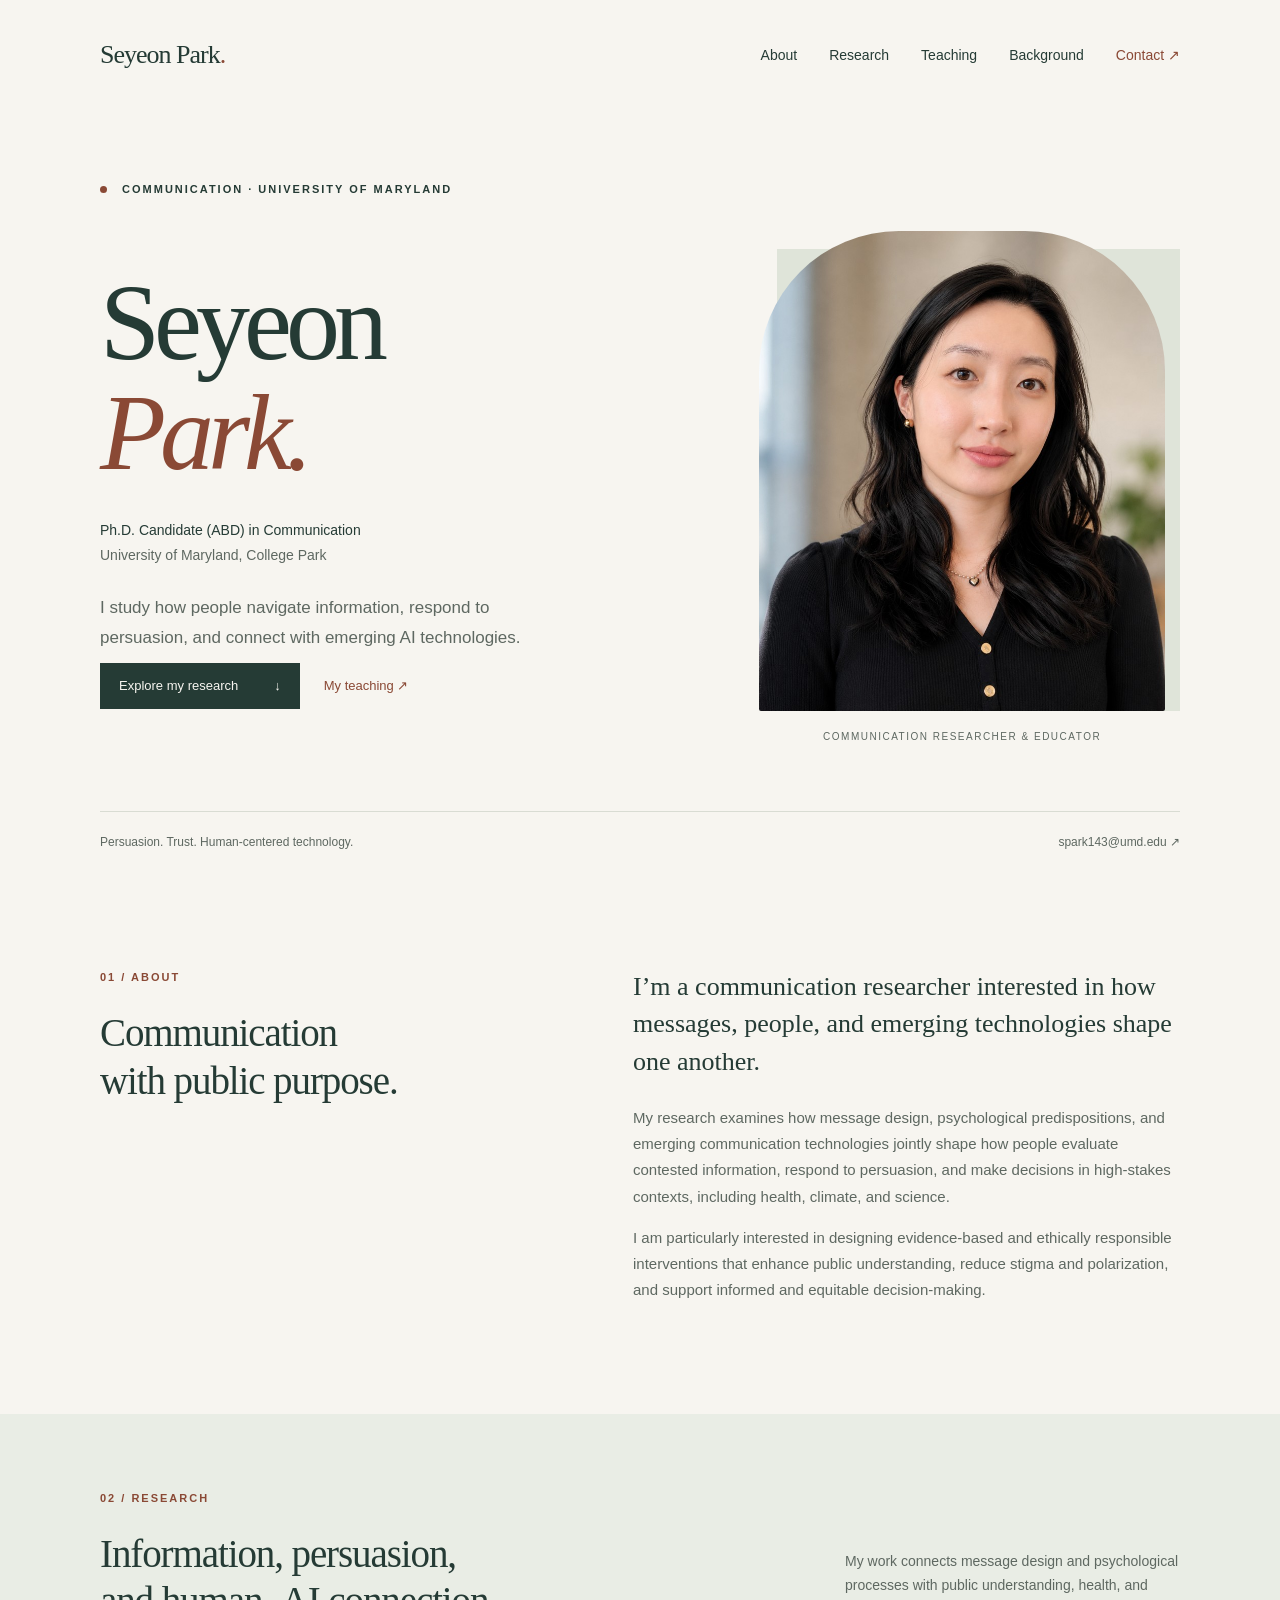
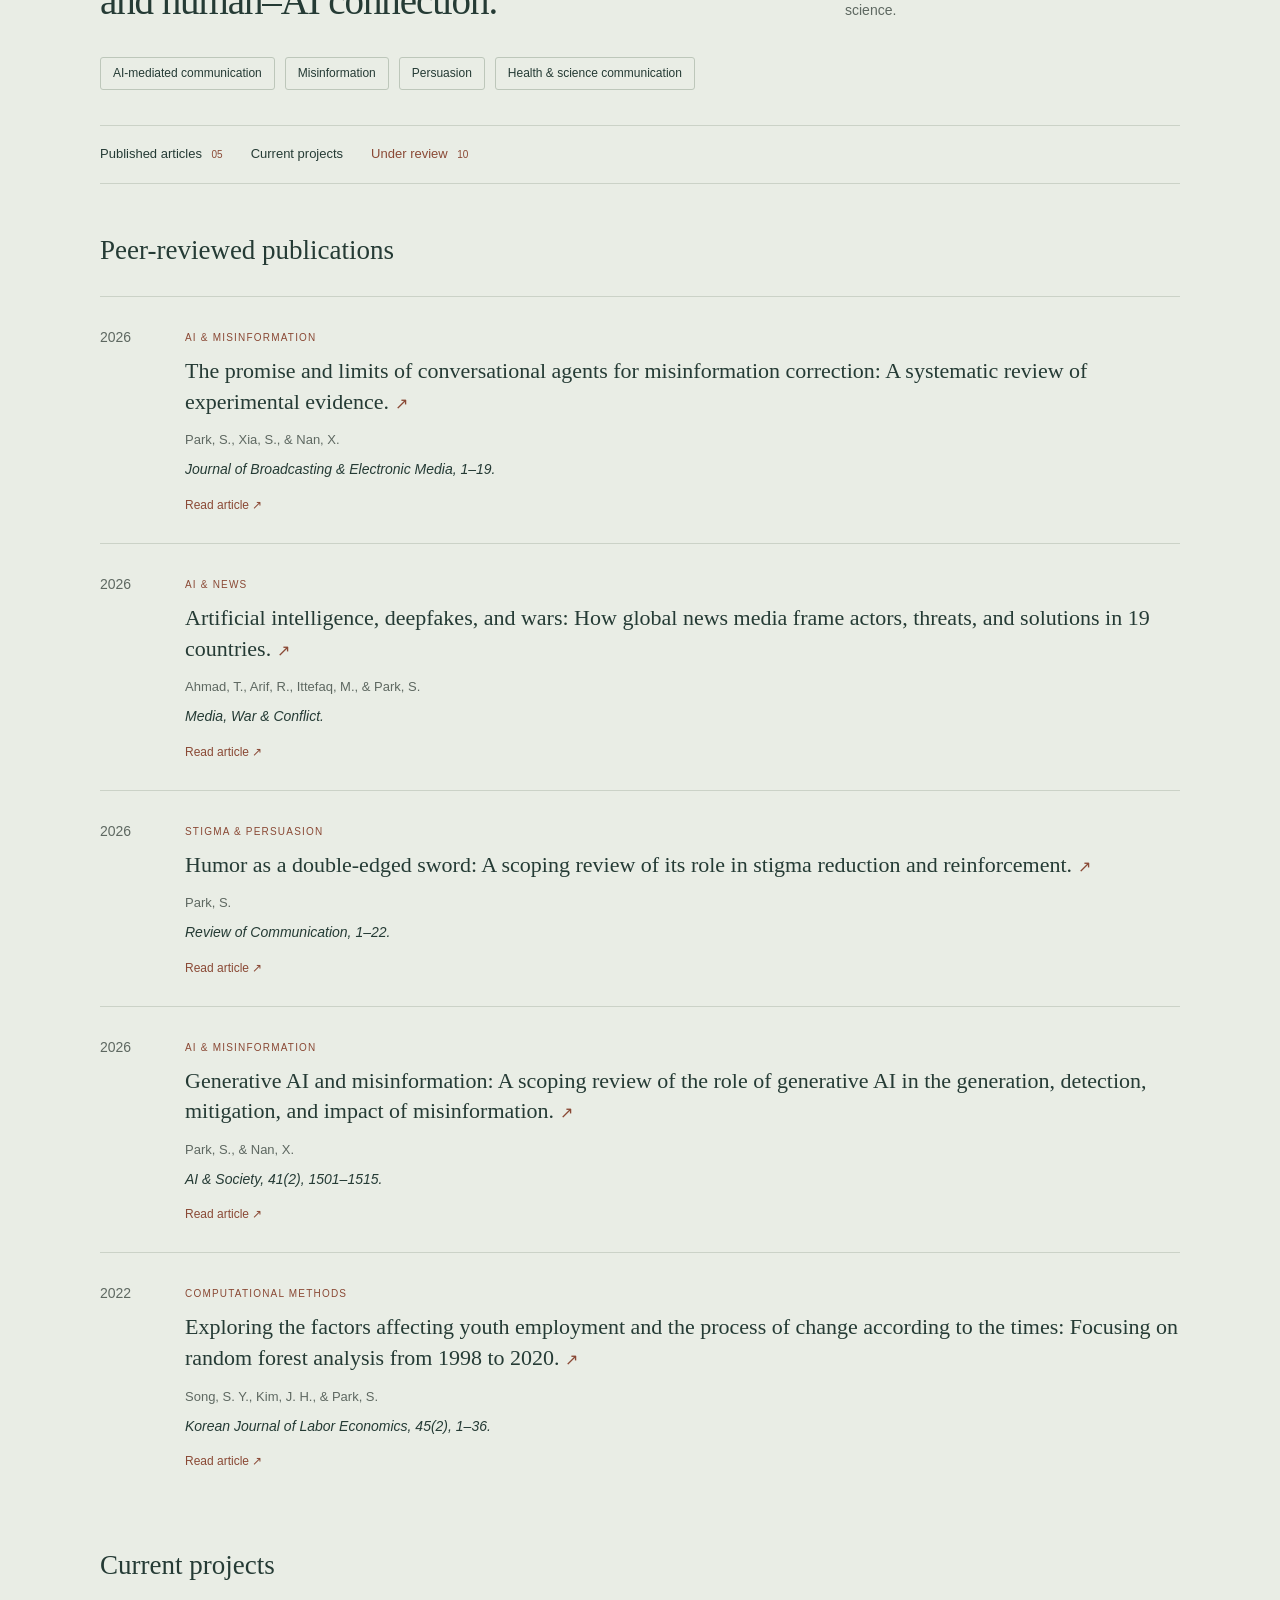
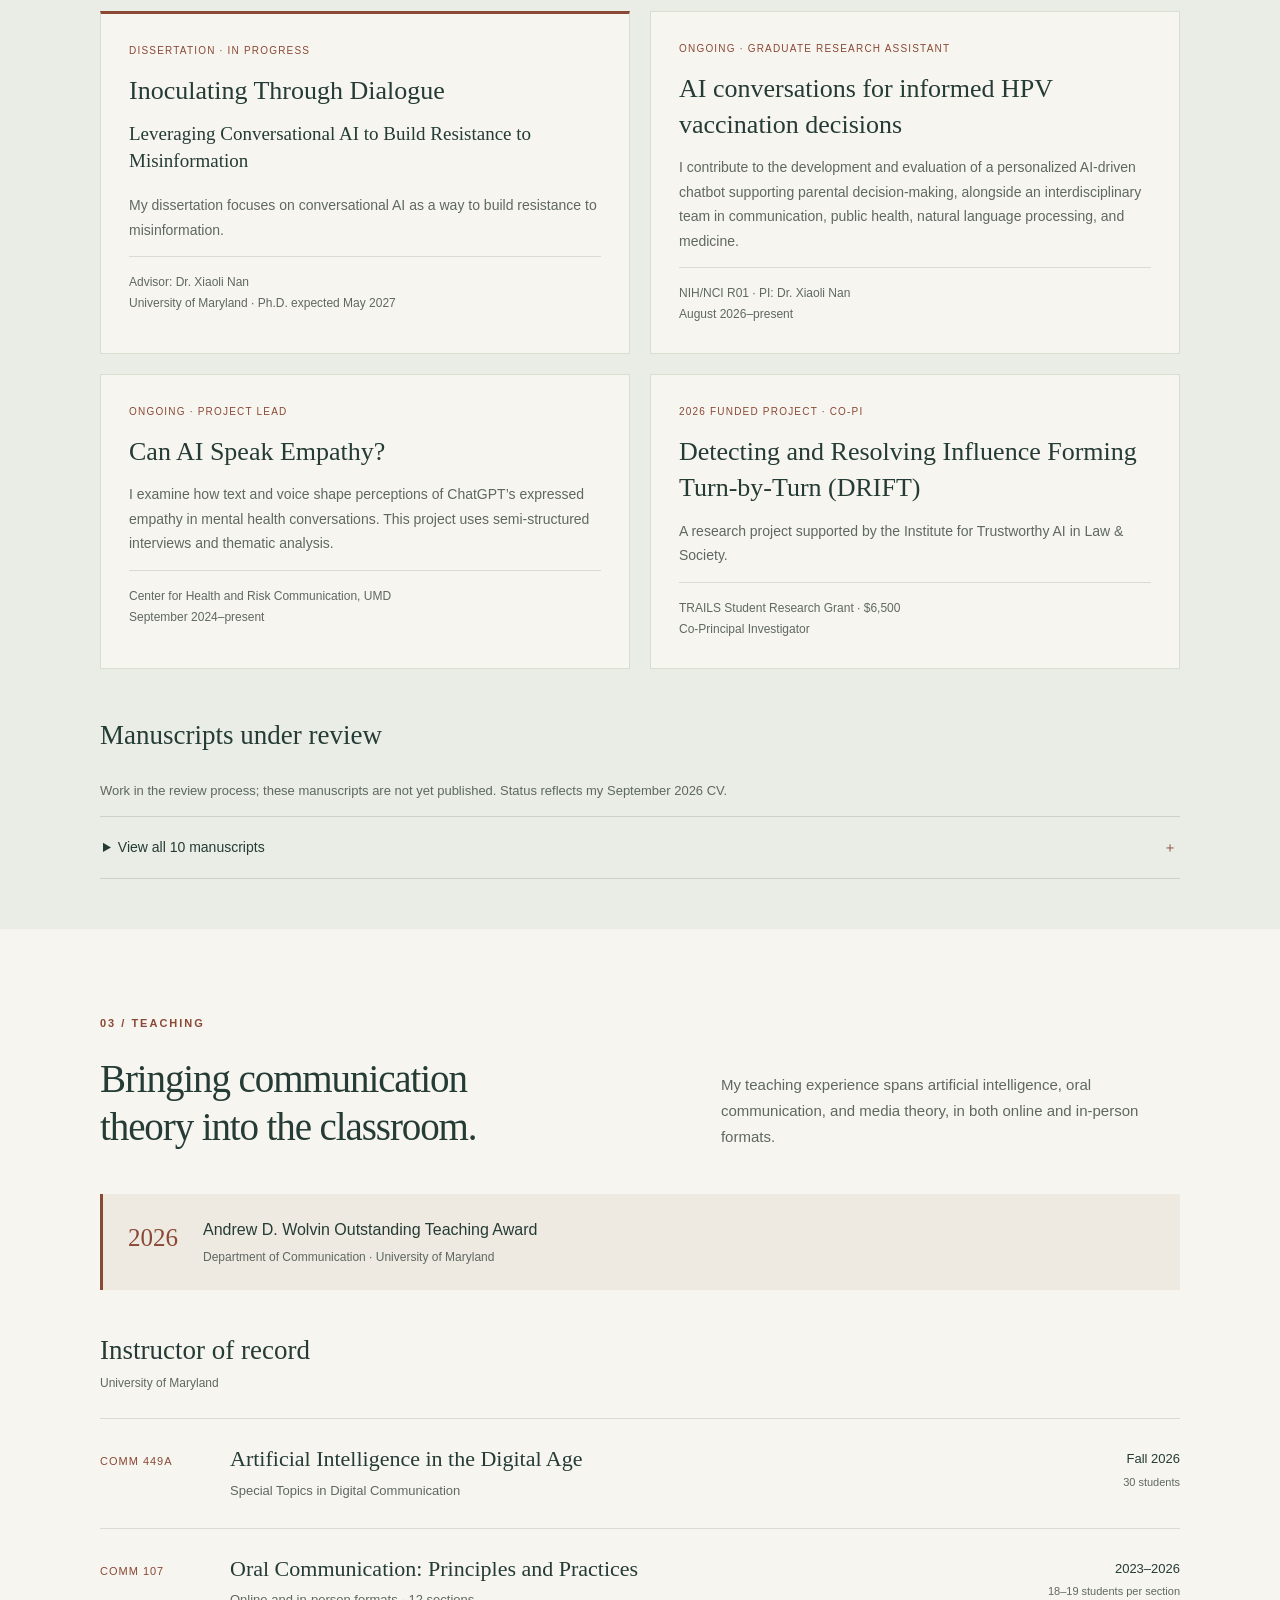
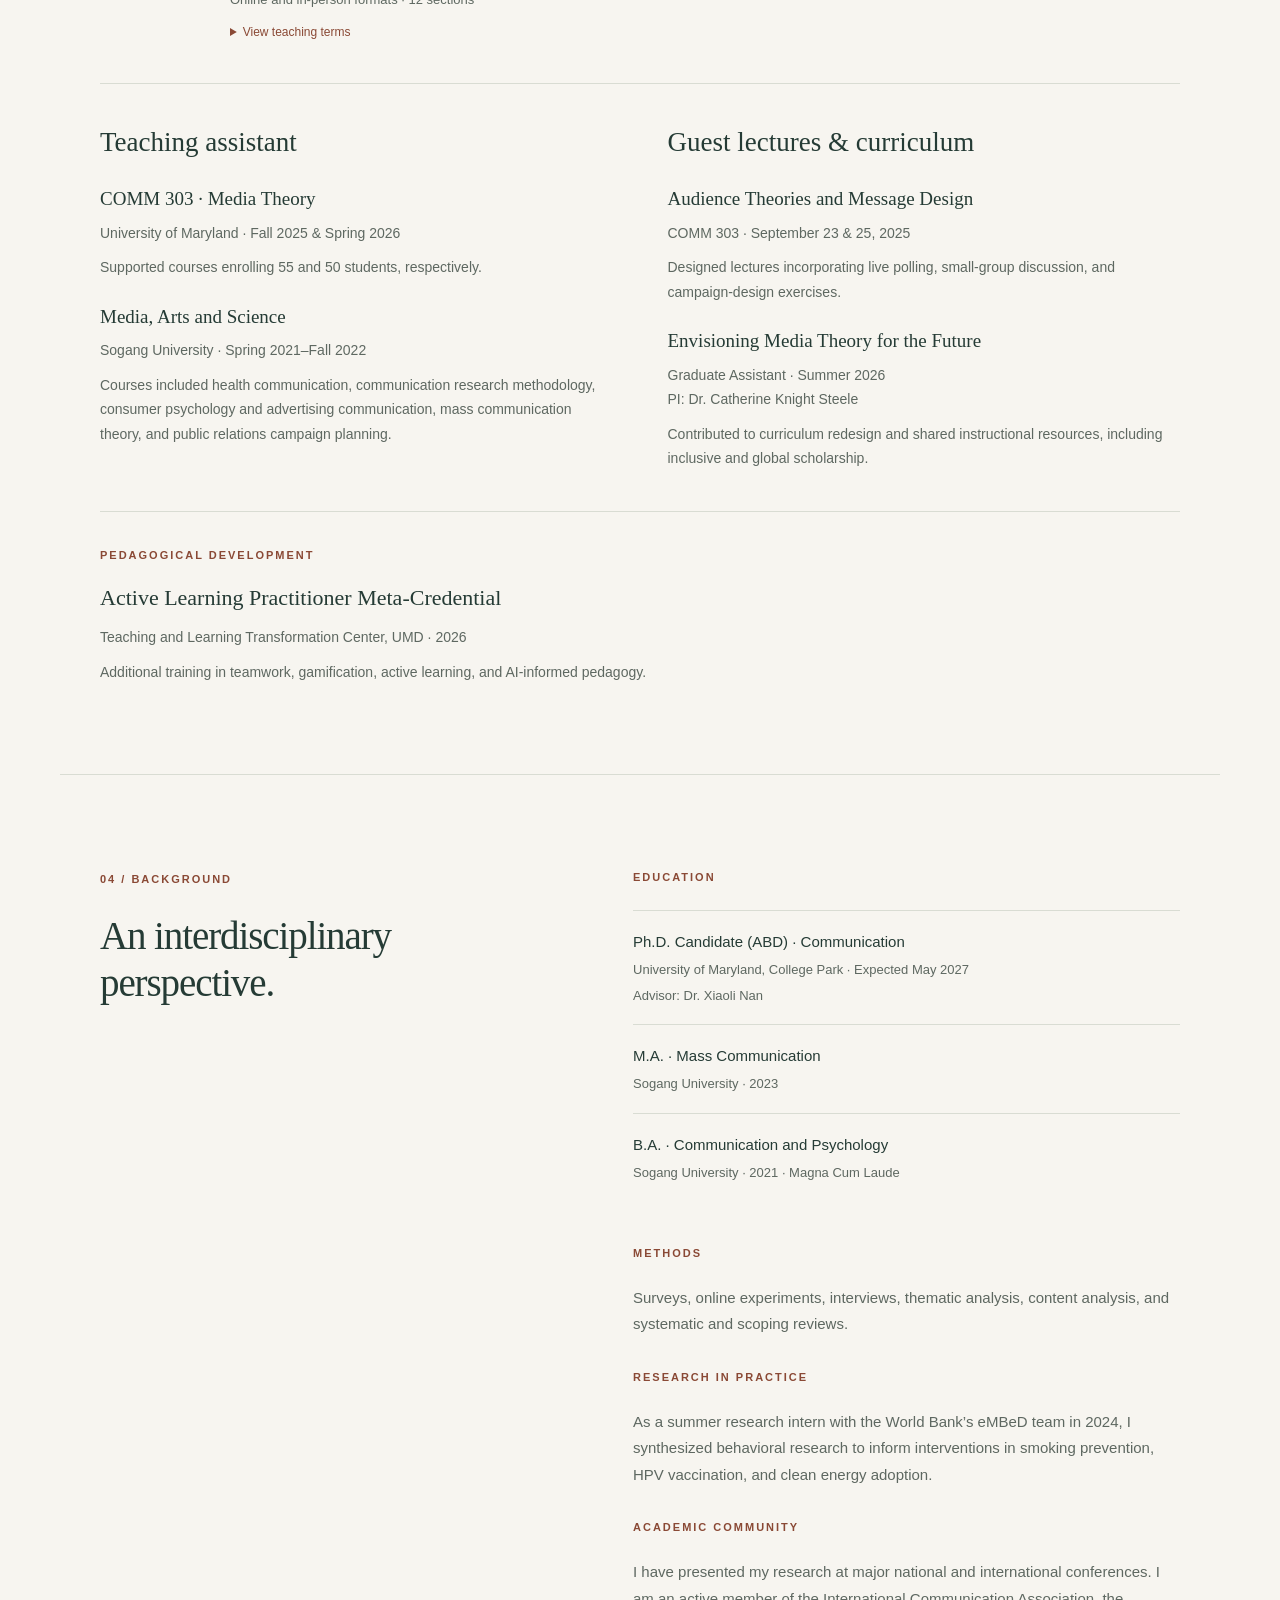
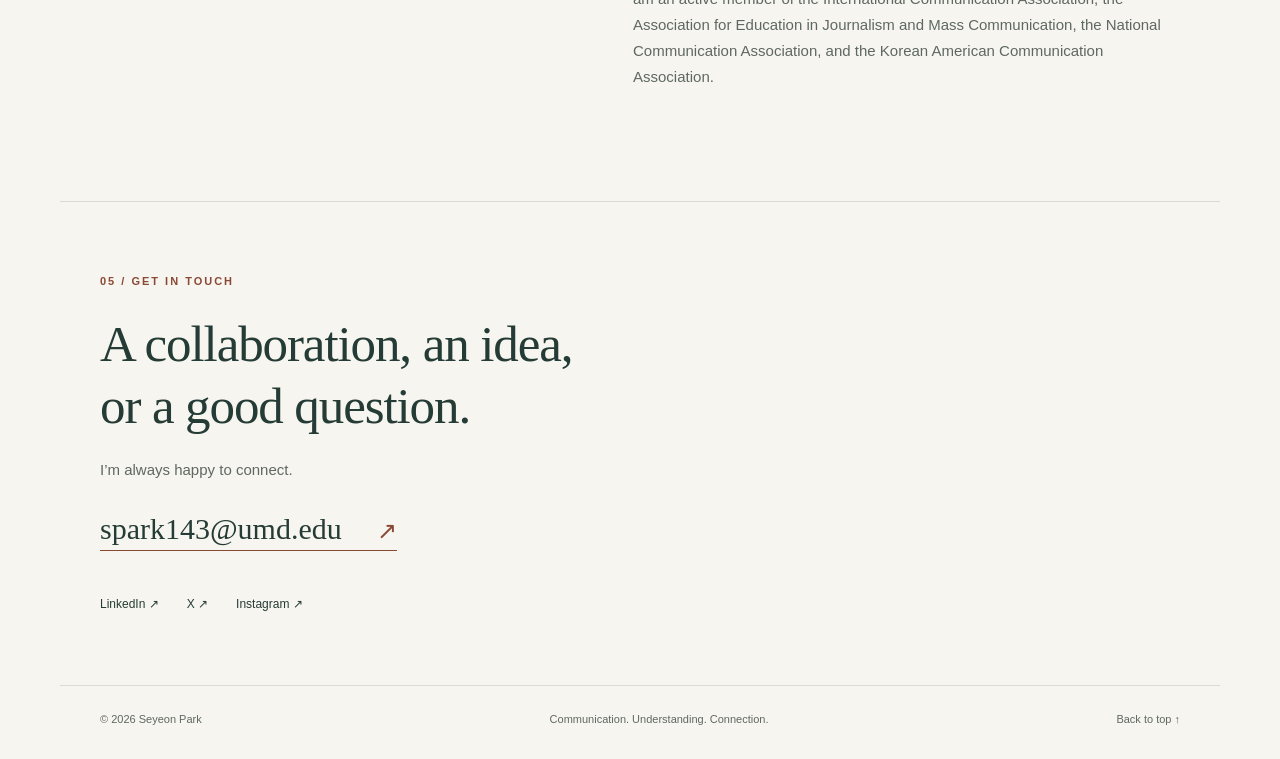
==== index.html @ 3aa36860 "Add academic website, research, and teaching" ====
<!doctype html>
<html lang="en">
<head>
<meta charset="utf-8"><meta name="viewport" content="width=device-width, initial-scale=1">
<meta name="description" content="Seyeon Park is a Ph.D. candidate in Communication at the University of Maryland, studying persuasion, misinformation, and AI-mediated communication.">
<meta name="theme-color" content="#f7f5f0"><title>Seyeon Park · Communication Research</title>
<link rel="stylesheet" href="style.css"><link rel="stylesheet" href="details.css">
</head>
<body>
<a class="skip" href="#main">Skip to content</a>
<header class="wrap"><a class="brand" href="#home" aria-label="Seyeon Park home">Seyeon Park<span class="dot">.</span></a><nav aria-label="Main navigation"><a href="#about">About</a><a href="#research">Research</a><a href="#teaching">Teaching</a><a href="#background">Background</a><a href="#contact">Contact <span aria-hidden="true">↗</span></a></nav></header>
<main id="main">
<section class="hero wrap" id="home"><div class="eyebrow"><span class="status-dot"></span> COMMUNICATION · UNIVERSITY OF MARYLAND</div><div class="hero-grid"><div class="hero-copy"><h1>Seyeon<br><em>Park.</em></h1><p class="role">Ph.D. Candidate (ABD) in Communication<br><span>University of Maryland, College Park</span></p><p class="hero-summary">I study how people navigate information, respond to persuasion, and connect with emerging AI technologies.</p><div class="hero-actions"><a class="button" href="#research">Explore my research <span aria-hidden="true">↓</span></a><a class="text-link" href="#teaching">My teaching ↗</a></div></div><figure class="portrait"><img src="portrait.jpg" width="800" height="1000" alt="Portrait of Seyeon Park" fetchpriority="high"><figcaption>Communication researcher &amp; educator</figcaption></figure></div><div class="hero-foot"><span>Persuasion. Trust. Human-centered technology.</span><a href="mailto:spark143@umd.edu">spark143@umd.edu <span aria-hidden="true">↗</span></a></div></section>
<section class="section wrap" id="about"><div class="section-label"><span>01 / ABOUT</span><h2>Communication<br>with public purpose.</h2></div><div class="section-body"><p class="large">I’m a communication researcher interested in how messages, people, and emerging technologies shape one another.</p><p>My research examines how message design, psychological predispositions, and emerging communication technologies jointly shape how people evaluate contested information, respond to persuasion, and make decisions in high-stakes contexts, including health, climate, and science.</p><p>I am particularly interested in designing evidence-based and ethically responsible interventions that enhance public understanding, reduce stigma and polarization, and support informed and equitable decision-making.</p></div></section>
<section class="research-band" id="research"><div class="wrap"><div class="research-heading"><div><div class="eyebrow">02 / RESEARCH</div><h2>Information, persuasion,<br>and human–AI connection.</h2></div><p>My work connects message design and psychological processes with public understanding, health, and science.</p></div><div class="interest-tags" aria-label="Research interests"><span>AI-mediated communication</span><span>Misinformation</span><span>Persuasion</span><span>Health &amp; science communication</span></div><nav class="research-jump" aria-label="Research sections"><a href="#publications">Published articles <span>05</span></a><a href="#projects">Current projects</a><a href="#under-review">Under review <span>10</span></a></nav><div id="publications" class="research-subsection"><h3 class="group-heading">Peer-reviewed publications</h3><ol class="publications"><li><div class="pub-year">2026</div><div><span class="paper-topic">AI &amp; misinformation</span><h4><a href="https://doi.org/10.1080/08838151.2026.2665298">The promise and limits of conversational agents for misinformation correction: A systematic review of experimental evidence. <span class="external" aria-hidden="true">↗</span></a></h4><p class="authors">Park, S., Xia, S., &amp; Nan, X.</p><p class="journal">Journal of Broadcasting &amp; Electronic Media, 1–19.</p><a class="doi" href="https://doi.org/10.1080/08838151.2026.2665298">Read article <span aria-hidden="true">↗</span></a></div></li><li><div class="pub-year">2026</div><div><span class="paper-topic">AI &amp; news</span><h4><a href="https://doi.org/10.1177/17506352261424826">Artificial intelligence, deepfakes, and wars: How global news media frame actors, threats, and solutions in 19 countries. <span class="external" aria-hidden="true">↗</span></a></h4><p class="authors">Ahmad, T., Arif, R., Ittefaq, M., &amp; Park, S.</p><p class="journal">Media, War &amp; Conflict.</p><a class="doi" href="https://doi.org/10.1177/17506352261424826">Read article <span aria-hidden="true">↗</span></a></div></li><li><div class="pub-year">2026</div><div><span class="paper-topic">Stigma &amp; persuasion</span><h4><a href="https://doi.org/10.1080/15358593.2026.2626318">Humor as a double-edged sword: A scoping review of its role in stigma reduction and reinforcement. <span class="external" aria-hidden="true">↗</span></a></h4><p class="authors">Park, S.</p><p class="journal">Review of Communication, 1–22.</p><a class="doi" href="https://doi.org/10.1080/15358593.2026.2626318">Read article <span aria-hidden="true">↗</span></a></div></li><li><div class="pub-year">2026</div><div><span class="paper-topic">AI &amp; misinformation</span><h4><a href="https://doi.org/10.1007/s00146-025-02620-3">Generative AI and misinformation: A scoping review of the role of generative AI in the generation, detection, mitigation, and impact of misinformation. <span class="external" aria-hidden="true">↗</span></a></h4><p class="authors">Park, S., &amp; Nan, X.</p><p class="journal">AI &amp; Society, 41(2), 1501–1515.</p><a class="doi" href="https://doi.org/10.1007/s00146-025-02620-3">Read article <span aria-hidden="true">↗</span></a></div></li><li><div class="pub-year">2022</div><div><span class="paper-topic">Computational methods</span><h4><a href="https://doi.org/10.23416/klea.2022.45.2.001">Exploring the factors affecting youth employment and the process of change according to the times: Focusing on random forest analysis from 1998 to 2020. <span class="external" aria-hidden="true">↗</span></a></h4><p class="authors">Song, S. Y., Kim, J. H., &amp; Park, S.</p><p class="journal">Korean Journal of Labor Economics, 45(2), 1–36.</p><a class="doi" href="https://doi.org/10.23416/klea.2022.45.2.001">Read article <span aria-hidden="true">↗</span></a></div></li></ol></div><div id="projects" class="research-subsection"><h3 class="group-heading">Current projects</h3><div class="project-grid">
<article class="project dissertation"><div class="project-status">DISSERTATION · IN PROGRESS</div><h4>Inoculating Through Dialogue</h4><p class="project-subtitle">Leveraging Conversational AI to Build Resistance to Misinformation</p><p>My dissertation focuses on conversational AI as a way to build resistance to misinformation.</p><p class="project-meta">Advisor: Dr. Xiaoli Nan<br>University of Maryland · Ph.D. expected May 2027</p></article>
<article class="project"><div class="project-status">ONGOING · GRADUATE RESEARCH ASSISTANT</div><h4>AI conversations for informed HPV vaccination decisions</h4><p>I contribute to the development and evaluation of a personalized AI-driven chatbot supporting parental decision-making, alongside an interdisciplinary team in communication, public health, natural language processing, and medicine.</p><p class="project-meta">NIH/NCI R01 · PI: Dr. Xiaoli Nan<br>August 2026–present</p></article>
<article class="project"><div class="project-status">ONGOING · PROJECT LEAD</div><h4>Can AI Speak Empathy?</h4><p>I examine how text and voice shape perceptions of ChatGPT’s expressed empathy in mental health conversations. This project uses semi-structured interviews and thematic analysis.</p><p class="project-meta">Center for Health and Risk Communication, UMD<br>September 2024–present</p></article>
<article class="project"><div class="project-status">2026 FUNDED PROJECT · CO-PI</div><h4>Detecting and Resolving Influence Forming Turn-by-Turn (DRIFT)</h4><p>A research project supported by the Institute for Trustworthy AI in Law &amp; Society.</p><p class="project-meta">TRAILS Student Research Grant · $6,500<br>Co-Principal Investigator</p></article>
</div></div><div id="under-review" class="research-subsection"><h3 class="group-heading">Manuscripts under review</h3><p class="status-note">Work in the review process; these manuscripts are not yet published. Status reflects my September 2026 CV.</p><details class="review-details"><summary>View all 10 manuscripts <span aria-hidden="true">＋</span></summary><ol class="review-list"><li><h4>Expanding the Self to Artificial Intelligence: Linking Psychological Closeness to AI Resistance Through AI Attitudes and Identity Threat</h4><p>Park, S., &amp; Joyce, N. <span class="review-status">Under review</span></p></li><li><h4>Envisioning Self and Others in the Climate Crisis: How Susceptibility Shapes Psychological Pathways of Urgency, Moral Responsibility, and Environmental Sacrifice</h4><p>Park, S., Kim, J., &amp; Park, M. <span class="review-status">Under review</span></p></li><li><h4>Beyond Partisanship: The Mediating Role of Science Attitudes Between Value Predispositions and Policy Support</h4><p>Park, S., Park, M., &amp; Kim, J. <span class="review-status">Under review</span></p></li><li><h4>When Moral Appeals Meet Resistance: Moral Framing and Perceived Threat to Freedom in Pro-Environmental Messages</h4><p>Kim, J., Park, M., &amp; Park, S. <span class="review-status">Under review</span></p></li><li><h4>Long COVID narratives on TikTok: Patient Experiences and Illness Sensemaking</h4><p>Nachrin, T., &amp; Park, S. <span class="review-status">Under review</span></p></li><li><h4>Closing the Experienced Empathy Divide: Effects of Individualism Orientation and Perspective-taking Framing in Pro-environmental Decision</h4><p>Park, M., Kim, J., &amp; Park, S. <span class="review-status">Under review</span></p></li><li><h4>AI-Generated Art as Communication Technology: How Loneliness, Mind Perception, and Aesthetic Judgment Relate to State Anxiety</h4><p>Park, W., Park, S., &amp; Cho, J. <span class="review-status">Under review</span></p></li><li><h4>Self-affirmation Effects on Responses to Health Risk Messages: A Systematic Review of Randomized Controlled Trials</h4><p>Xia, S., Wu, X., Park, S., &amp; Chen, T. <span class="review-status">Under review</span></p></li><li><h4>Perceived Health Misinformation and Social Media Use During a Public Health Crisis: National Data from HINTS 2022</h4><p>Xia, S., Jayasekera, A., &amp; Park, S. <span class="review-status">Under review</span></p></li><li><h4>Comment Synchronicity in Misinformation Correction: Investigating the Role of Social Presence and Need for Cognition</h4><p>Xia, S., Dai, M., Park, S., Chen, J., &amp; Namkoong, K. <span class="review-status">Under review</span></p></li></ol></details></div></div></section><section class="teaching wrap" id="teaching"><div class="teaching-heading"><div><div class="eyebrow">03 / TEACHING</div><h2>Bringing communication<br>theory into the classroom.</h2></div><p>My teaching experience spans artificial intelligence, oral communication, and media theory, in both online and in-person formats.</p></div><aside class="teaching-award"><span class="award-year">2026</span><div><strong>Andrew D. Wolvin Outstanding Teaching Award</strong><p>Department of Communication · University of Maryland</p></div></aside><h3 class="group-heading">Instructor of record <span>University of Maryland</span></h3><div class="course"><div class="course-code">COMM 449A</div><div><h4>Artificial Intelligence in the Digital Age</h4><p>Special Topics in Digital Communication</p></div><div class="course-term">Fall 2026<br><span>30 students</span></div></div><div class="course"><div class="course-code">COMM 107</div><div><h4>Oral Communication: Principles and Practices</h4><p>Online and in-person formats · 12 sections</p><details class="terms"><summary>View teaching terms</summary><p>Fall 2023; Spring, Summer, and Fall 2024; Winter and Spring 2025; Winter and Summer 2026. Two sections each in Fall 2023, Spring 2024, Fall 2024, and Spring 2025.</p></details></div><div class="course-term">2023–2026<br><span>18–19 students per section</span></div></div><div class="teaching-grid"><article><h3>Teaching assistant</h3><h4>COMM 303 · Media Theory</h4><p>University of Maryland · Fall 2025 &amp; Spring 2026</p><p>Supported courses enrolling 55 and 50 students, respectively.</p><h4>Media, Arts and Science</h4><p>Sogang University · Spring 2021–Fall 2022</p><p>Courses included health communication, communication research methodology, consumer psychology and advertising communication, mass communication theory, and public relations campaign planning.</p></article><article><h3>Guest lectures &amp; curriculum</h3><h4>Audience Theories and Message Design</h4><p>COMM 303 · September 23 &amp; 25, 2025</p><p>Designed lectures incorporating live polling, small-group discussion, and campaign-design exercises.</p><h4>Envisioning Media Theory for the Future</h4><p>Graduate Assistant · Summer 2026<br>PI: Dr. Catherine Knight Steele</p><p>Contributed to curriculum redesign and shared instructional resources, including inclusive and global scholarship.</p></article></div><div class="credential"><span class="eyebrow">PEDAGOGICAL DEVELOPMENT</span><h4>Active Learning Practitioner Meta-Credential</h4><p>Teaching and Learning Transformation Center, UMD · 2026</p><p>Additional training in teamwork, gamification, active learning, and AI-informed pedagogy.</p></div></section><section class="section wrap" id="background"><div class="section-label"><span>04 / BACKGROUND</span><h2>An interdisciplinary<br>perspective.</h2></div><div class="section-body"><h3 class="subhead">Education</h3><div class="education"><div><strong>Ph.D. Candidate (ABD) · Communication</strong><p>University of Maryland, College Park · Expected May 2027</p><p>Advisor: Dr. Xiaoli Nan</p></div><div><strong>M.A. · Mass Communication</strong><p>Sogang University · 2023</p></div><div><strong>B.A. · Communication and Psychology</strong><p>Sogang University · 2021 · Magna Cum Laude</p></div></div><h3 class="subhead">Methods</h3><p>Surveys, online experiments, interviews, thematic analysis, content analysis, and systematic and scoping reviews.</p><h3 class="subhead">Research in practice</h3><p>As a summer research intern with the World Bank’s eMBeD team in 2024, I synthesized behavioral research to inform interventions in smoking prevention, HPV vaccination, and clean energy adoption.</p><h3 class="subhead">Academic community</h3><p>I have presented my research at major national and international conferences. I am an active member of the International Communication Association, the Association for Education in Journalism and Mass Communication, the National Communication Association, and the Korean American Communication Association.</p></div></section>
<section class="contact wrap" id="contact"><div class="eyebrow">05 / GET IN TOUCH</div><h2>A collaboration, an idea,<br>or a good question.</h2><p>I’m always happy to connect.</p><a class="email" href="mailto:spark143@umd.edu">spark143@umd.edu <span aria-hidden="true">↗</span></a><div class="social"><a href="https://www.linkedin.com/in/seyeon-park-784335153">LinkedIn ↗</a><a href="https://x.com/seyeppi">X ↗</a><a href="https://www.instagram.com/se_yeppy">Instagram ↗</a></div></section>
</main><footer class="wrap"><span>© 2026 Seyeon Park</span><span>Communication. Understanding. Connection.</span><a href="#home">Back to top ↑</a></footer>
</body></html>
---- style.css ----
:root{--paper:#f7f5f0;--ink:#253b35;--muted:#5e6861;--accent:#8a4935;--line:#d9dcd3;--wash:#e9ede5}*{box-sizing:border-box}html{scroll-behavior:smooth;scroll-padding-top:28px}body{margin:0;background:var(--paper);color:var(--ink);font:16px/1.75 'Segoe UI',Arial,sans-serif}a{color:inherit;text-decoration:none}a:hover{text-decoration:underline;text-underline-offset:5px}a:focus-visible{outline:2px solid var(--accent);outline-offset:6px}.wrap{max-width:1160px;margin:auto;padding-left:40px;padding-right:40px}header{height:110px;display:flex;justify-content:space-between;align-items:center}.brand{font-family:Georgia,serif;font-size:26px;letter-spacing:-1px}.dot{color:var(--accent)}nav{display:flex;gap:32px;font-size:14px}nav a:last-child{color:var(--accent)}.eyebrow,.section-label>span,.subhead{font-size:11px;font-weight:600;letter-spacing:2px}.status-dot{display:inline-block;width:7px;height:7px;border-radius:50%;background:var(--accent);margin-right:10px}.hero{padding-top:70px}.hero-grid{display:grid;grid-template-columns:1fr 1fr;gap:100px;padding:38px 0 65px}h1,h2,h3,p{margin-top:0}h1,h2,.lead,.large,.email{font-family:Georgia,'Times New Roman',serif;font-weight:400}h1{font-size:112px;line-height:1.02;letter-spacing:-6px;margin-bottom:30px}h1 em{font-weight:400;color:var(--accent)}.role{font-size:14px;line-height:1.8;margin:0}.role span{color:var(--muted)}.intro{padding-top:27px}.small-rule{width:46px;border-top:2px solid var(--accent);margin-bottom:28px}.lead{font-size:35px;line-height:1.3;letter-spacing:-.8px;margin-bottom:22px}.intro>p:not(.lead){color:var(--muted);max-width:390px}.button{display:inline-flex;gap:36px;padding:12px 19px;background:var(--ink);color:var(--paper);font-size:13px;margin-top:12px}.button:hover{background:#385348;text-decoration:none}.hero-foot{display:flex;justify-content:space-between;padding:20px 0;border-top:1px solid var(--line);font-size:12px;color:var(--muted)}.section{display:grid;grid-template-columns: .95fr 1.2fr;gap:100px;padding-top:95px;padding-bottom:95px}.section-label>span{color:var(--accent);display:block;margin-bottom:22px}h2{font-size:39px;line-height:1.22;letter-spacing:-1.1px}.large{font-size:26px;line-height:1.45;margin-bottom:24px}.section-body>p:not(.large){color:var(--muted);font-size:15px}.research-band{background:var(--wash);padding:75px 0 50px}.research-heading{display:flex;justify-content:space-between;gap:80px;align-items:flex-end}.research-heading .eyebrow{color:var(--accent);margin-bottom:22px}.research-heading>p{max-width:335px;color:var(--muted);font-size:14px;margin-bottom:35px}.research-list article{display:grid;grid-template-columns:45px 1fr 195px;gap:25px;padding:30px 0;border-top:1px solid #cbd2c7}.number{font-family:Georgia,serif;font-style:italic;color:var(--accent);font-size:19px}h3{font-family:Georgia,serif;font-size:24px;font-weight:400;line-height:1.4;margin-bottom:10px}.research-list p{max-width:600px;font-size:14px;color:var(--muted);margin:0}.topic{font-size:9px;letter-spacing:1.4px;text-align:right;padding-top:8px}.subhead{font-family:'Segoe UI',Arial,sans-serif;text-transform:uppercase;margin:0 0 24px;color:var(--accent)}.education{margin-bottom:44px}.education>div{border-top:1px solid var(--line);padding:17px 0}.education strong{font-size:15px;font-weight:500}.education p{font-size:13px;color:var(--muted);margin:3px 0 0}.journals{list-style:none;padding:0;margin:0 0 40px;font-family:Georgia,serif;font-size:19px;line-height:1.85}.contact{border-top:1px solid var(--line);padding-top:70px;padding-bottom:70px}.contact .eyebrow{color:var(--accent);margin-bottom:22px}.contact h2{font-size:51px;margin-bottom:20px}.contact p{font-size:15px;color:var(--muted);margin-bottom:20px}.email{font-size:30px;border-bottom:1px solid var(--accent);padding-bottom:5px}.email span{font-family:Arial,sans-serif;font-size:24px;margin-left:28px;color:var(--accent)}.social{display:flex;gap:28px;font-size:12px;margin-top:38px}footer{display:flex;justify-content:space-between;gap:20px;border-top:1px solid var(--line);padding-top:24px;padding-bottom:30px;color:var(--muted);font-size:11px}.skip{position:absolute;left:20px;top:-70px;padding:10px;background:var(--ink);color:white}.skip:focus{top:10px}@media(max-width:800px){.hero-grid,.section{gap:40px}.hero-grid{grid-template-columns:1fr 1fr}h1{font-size:88px}.lead{font-size:28px}.research-list article{grid-template-columns:30px 1fr}.topic{display:none}.section{grid-template-columns:1fr 1.3fr}h2{font-size:32px}}@media(max-width:580px){.wrap{padding-left:24px;padding-right:24px}header{height:auto;min-height:110px;align-items:flex-start;flex-direction:column;justify-content:center;gap:12px}nav{gap:22px;font-size:12px}.hero{padding-top:40px}.eyebrow{font-size:9px;letter-spacing:1.2px}.hero-grid,.section{grid-template-columns:1fr;gap:32px}.hero-grid{padding-bottom:40px}h1{font-size:94px}.intro{padding:0}.lead{font-size:30px}.hero-foot{flex-direction:column;gap:7px}.section{padding-top:58px;padding-bottom:58px}.section-label h2{margin-bottom:0}.research-band{padding:55px 0 28px}.research-heading{display:block}.research-heading>p{margin-bottom:30px}.research-list article{gap:13px}h3{font-size:22px}.contact{padding-top:55px;padding-bottom:55px}.contact h2{font-size:37px}.email{font-size:25px}.email span{margin-left:8px}footer{flex-wrap:wrap}footer>span:nth-child(2){display:none}}@media(prefers-reduced-motion:reduce){html{scroll-behavior:auto}}
---- details.css ----
/* Research, teaching, and portrait layout. */
.hero-grid{grid-template-columns:1.15fr .85fr;gap:90px;align-items:center;padding-top:32px}.hero-copy h1{font-size:108px}.hero-summary{max-width:430px;color:var(--muted);font-size:17px;margin:25px 0 10px}.hero-actions{display:flex;align-items:center;gap:24px;flex-wrap:wrap}.hero-actions .button{margin:0}.text-link{font-size:13px;color:var(--accent)}.portrait{margin:0;position:relative;padding:0 15px 0 0}.portrait:before{content:'';position:absolute;inset:18px 0 35px 18px;background:#dfe4d9;z-index:-1}.portrait img{display:block;width:100%;height:auto;max-height:480px;object-fit:cover;object-position:center;border-radius:140px 140px 2px 2px}.portrait figcaption{font-size:10px;letter-spacing:1.5px;text-transform:uppercase;margin-top:17px;color:var(--muted);text-align:center}.interest-tags{display:flex;flex-wrap:wrap;gap:10px;margin:0 0 35px}.interest-tags span{font-size:12px;border:1px solid #bdc7ba;padding:5px 12px;border-radius:3px}.research-jump{display:flex;gap:28px;flex-wrap:wrap;border-top:1px solid #cbd2c7;border-bottom:1px solid #cbd2c7;padding:17px 0}.research-jump a{font-size:13px;color:var(--ink)}.research-jump span{font-size:10px;margin-left:6px;color:var(--accent)}.research-subsection{padding-top:48px;scroll-margin-top:28px}.group-heading{font-size:27px;margin-bottom:26px}.publications{list-style:none;margin:0;padding:0}.publications>li{display:grid;grid-template-columns:60px 1fr;gap:25px;padding:25px 0;border-top:1px solid #cbd2c7}.pub-year{font-size:14px;color:var(--muted);padding-top:3px}h4{font-family:Georgia,serif;font-size:22px;font-weight:400;line-height:1.4;margin:6px 0 12px}.paper-topic,.project-status{font-size:10px;letter-spacing:1.2px;text-transform:uppercase;color:var(--accent)}.authors{font-size:13px;margin:0 0 5px;color:var(--muted)}.journal{font-size:14px;font-style:italic;margin:0 0 8px}.doi{font-size:12px;color:var(--accent)}.external{font-family:Arial,sans-serif;color:var(--accent);font-size:16px}.project-grid{display:grid;grid-template-columns:1fr 1fr;gap:20px}.project{padding:28px;background:var(--paper);border:1px solid #d7ddcf}.project h4{font-size:26px;margin-top:13px}.project p{font-size:14px;color:var(--muted)}.project .project-subtitle{font-family:Georgia,serif;color:var(--ink);font-size:19px;line-height:1.4}.project .project-meta{font-size:12px;border-top:1px solid var(--line);padding-top:15px;margin-bottom:0}.dissertation{border-top:3px solid var(--accent)}.status-note{font-size:13px;color:var(--muted)}.review-details{border-top:1px solid #cbd2c7;border-bottom:1px solid #cbd2c7}.review-details summary{padding:18px 3px;cursor:pointer;font-size:14px}.review-details summary span{float:right;color:var(--accent)}summary:focus-visible{outline:2px solid var(--accent);outline-offset:4px}.review-list{padding-left:25px;margin-top:0}.review-list li{padding:16px 0 16px 8px;border-top:1px solid #cbd2c7}.review-list h4{font-size:19px;margin-top:0}.review-list p{font-size:12px;color:var(--muted);margin-bottom:0}.review-status{display:inline-block;margin-left:8px;color:var(--accent)}.teaching{padding-top:85px;padding-bottom:80px}.teaching-heading{display:grid;grid-template-columns:1.2fr 1fr;gap:70px;align-items:end}.teaching-heading .eyebrow{color:var(--accent);margin-bottom:22px}.teaching-heading>p{font-size:15px;color:var(--muted);margin-bottom:32px}.teaching-award{display:flex;gap:25px;padding:22px 25px;margin:12px 0 42px;border-left:3px solid var(--accent);background:#eeeae1}.award-year{font-family:Georgia,serif;font-size:25px;color:var(--accent)}.teaching-award strong{font-weight:500;font-size:16px}.teaching-award p{font-size:12px;color:var(--muted);margin:3px 0 0}.teaching .group-heading>span{display:block;font-family:'Segoe UI',Arial,sans-serif;font-size:12px;color:var(--muted);margin-top:5px}.course{display:grid;grid-template-columns:105px 1fr 190px;gap:25px;padding:25px 0;border-top:1px solid var(--line)}.course-code{font-size:11px;letter-spacing:1px;color:var(--accent);padding-top:8px}.course h4{margin:0 0 5px}.course p{font-size:13px;color:var(--muted);margin:0}.course-term{font-size:13px;text-align:right;padding-top:4px}.course-term span{font-size:11px;color:var(--muted)}.terms{margin-top:10px;font-size:12px}.terms summary{cursor:pointer;color:var(--accent)}.terms p{padding-top:10px}.teaching-grid{display:grid;grid-template-columns:1fr 1fr;gap:55px;border-top:1px solid var(--line);padding-top:40px;margin-top:15px}.teaching-grid h3{font-size:27px;margin-bottom:24px}.teaching-grid h4{font-size:19px;margin-top:24px;margin-bottom:8px}.teaching-grid p,.credential p{font-size:14px;color:var(--muted);margin-bottom:10px}.credential{border-top:1px solid var(--line);padding-top:28px;margin-top:30px}.credential .eyebrow{color:var(--accent)}.credential h4{margin-top:15px}.section#background{border-top:1px solid var(--line)}.section-body>.subhead:not(:first-child){margin-top:32px}@media(max-width:900px){.hero-grid{gap:45px}.hero-copy h1{font-size:88px}nav{gap:20px}.course{grid-template-columns:85px 1fr 150px;gap:15px}.teaching-heading{gap:35px}.project{padding:23px}.hero-summary{font-size:15px}}@media(max-width:650px){.hero-grid{grid-template-columns:1fr .85fr;gap:25px}.hero-copy h1{font-size:72px}.hero-summary{font-size:14px}.hero-actions{gap:14px}.button{padding:10px 13px;gap:14px}.portrait figcaption{font-size:8px;letter-spacing:1px}.project-grid{grid-template-columns:1fr}.teaching-grid{gap:25px}.course{grid-template-columns:80px 1fr}.course-term{grid-column:2;text-align:left;padding:0}.teaching-heading{grid-template-columns:1fr;gap:0}}@media(max-width:580px){header{gap:10px}nav{gap:15px;flex-wrap:wrap}.hero-grid{display:flex;flex-direction:column;align-items:stretch;gap:34px}.hero-copy h1{font-size:90px}.hero-copy .role{font-size:13px}.hero-summary{font-size:16px}.portrait{max-width:330px;align-self:center;width:100%;padding-right:12px}.portrait img{max-height:390px;border-radius:120px 120px 2px 2px}.portrait figcaption{font-size:9px}.hero-actions{margin-top:20px}.research-jump{gap:16px}.research-jump a{font-size:12px}.research-subsection{padding-top:36px}.publications>li{grid-template-columns:1fr;gap:5px}h4{font-size:21px}.pub-year{font-size:12px}.teaching{padding-top:55px;padding-bottom:55px}.teaching-grid{grid-template-columns:1fr;gap:25px}.teaching-award{padding:18px;gap:15px}.teaching-award strong{font-size:14px}.award-year{font-size:22px}.course{grid-template-columns:1fr;gap:7px}.course-term{grid-column:1}.course h4{font-size:21px}.course-code{padding:0}.review-status{margin-left:0;display:block}}
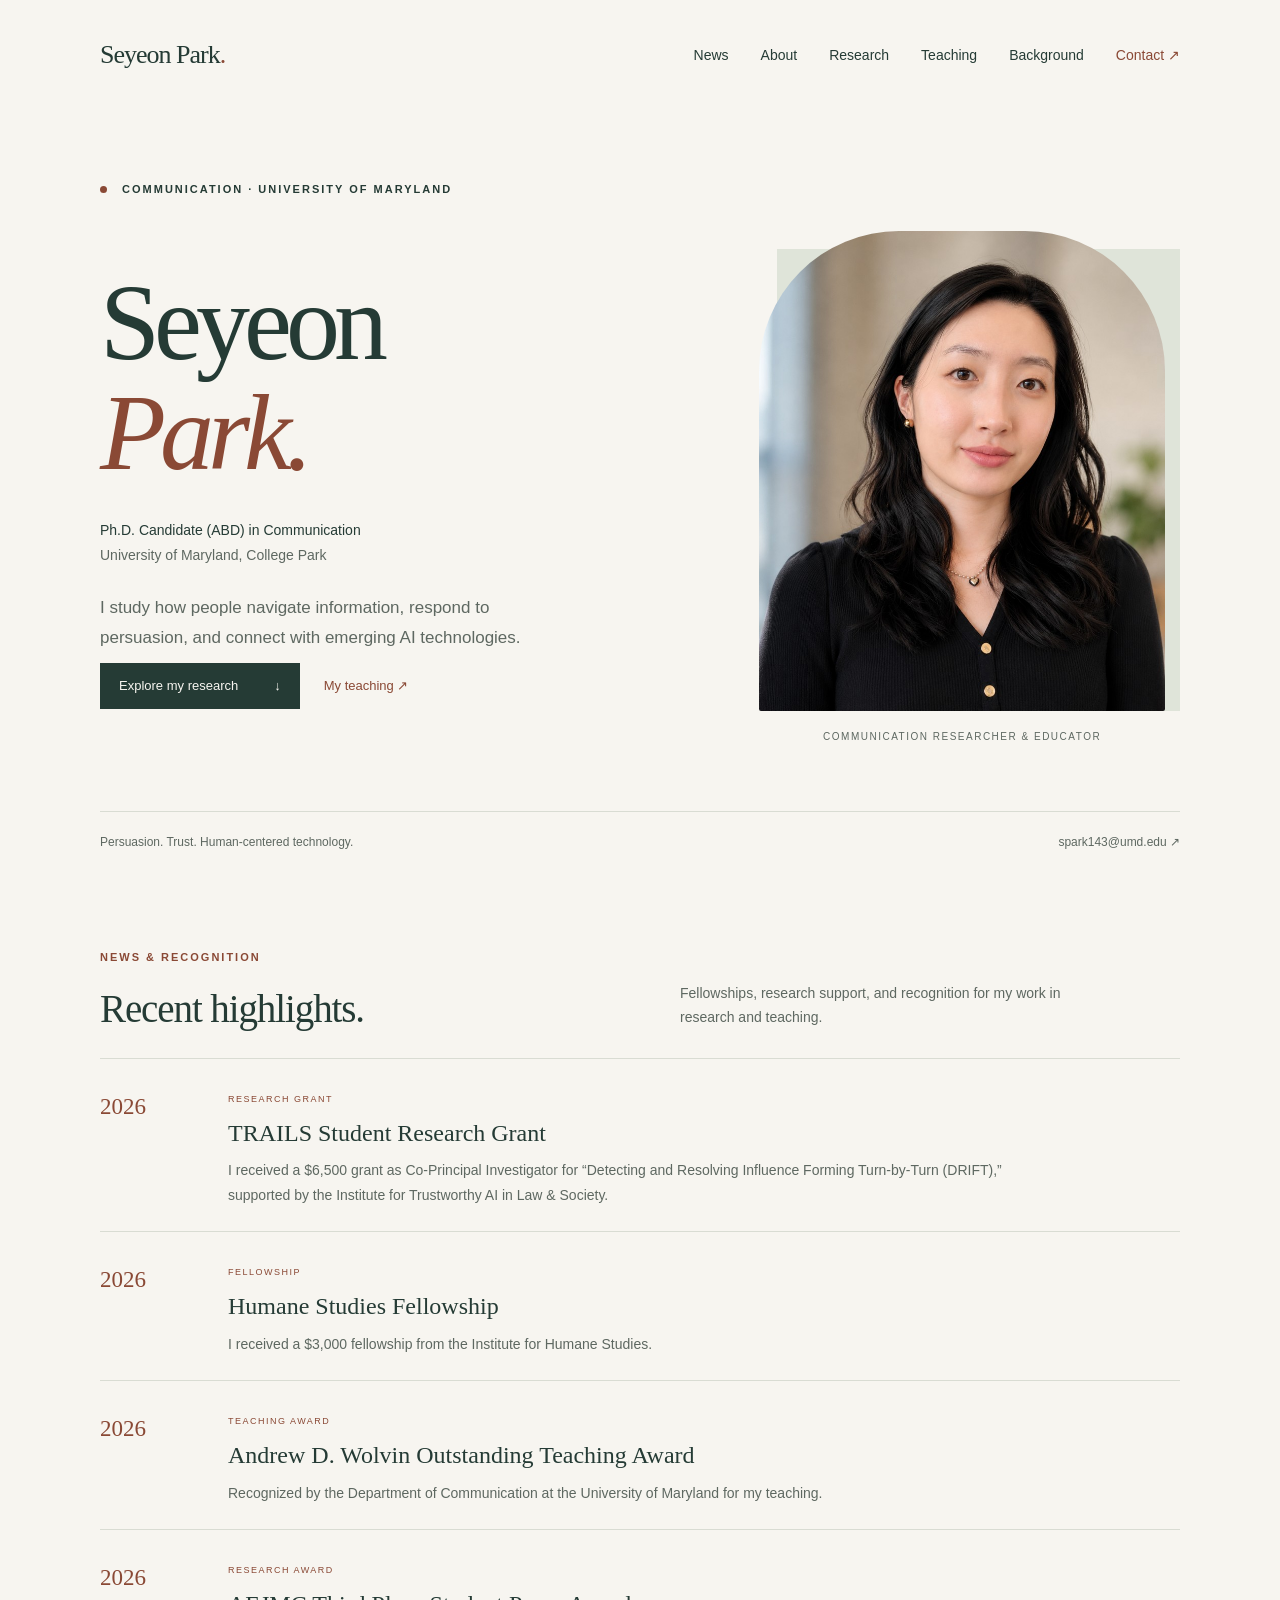
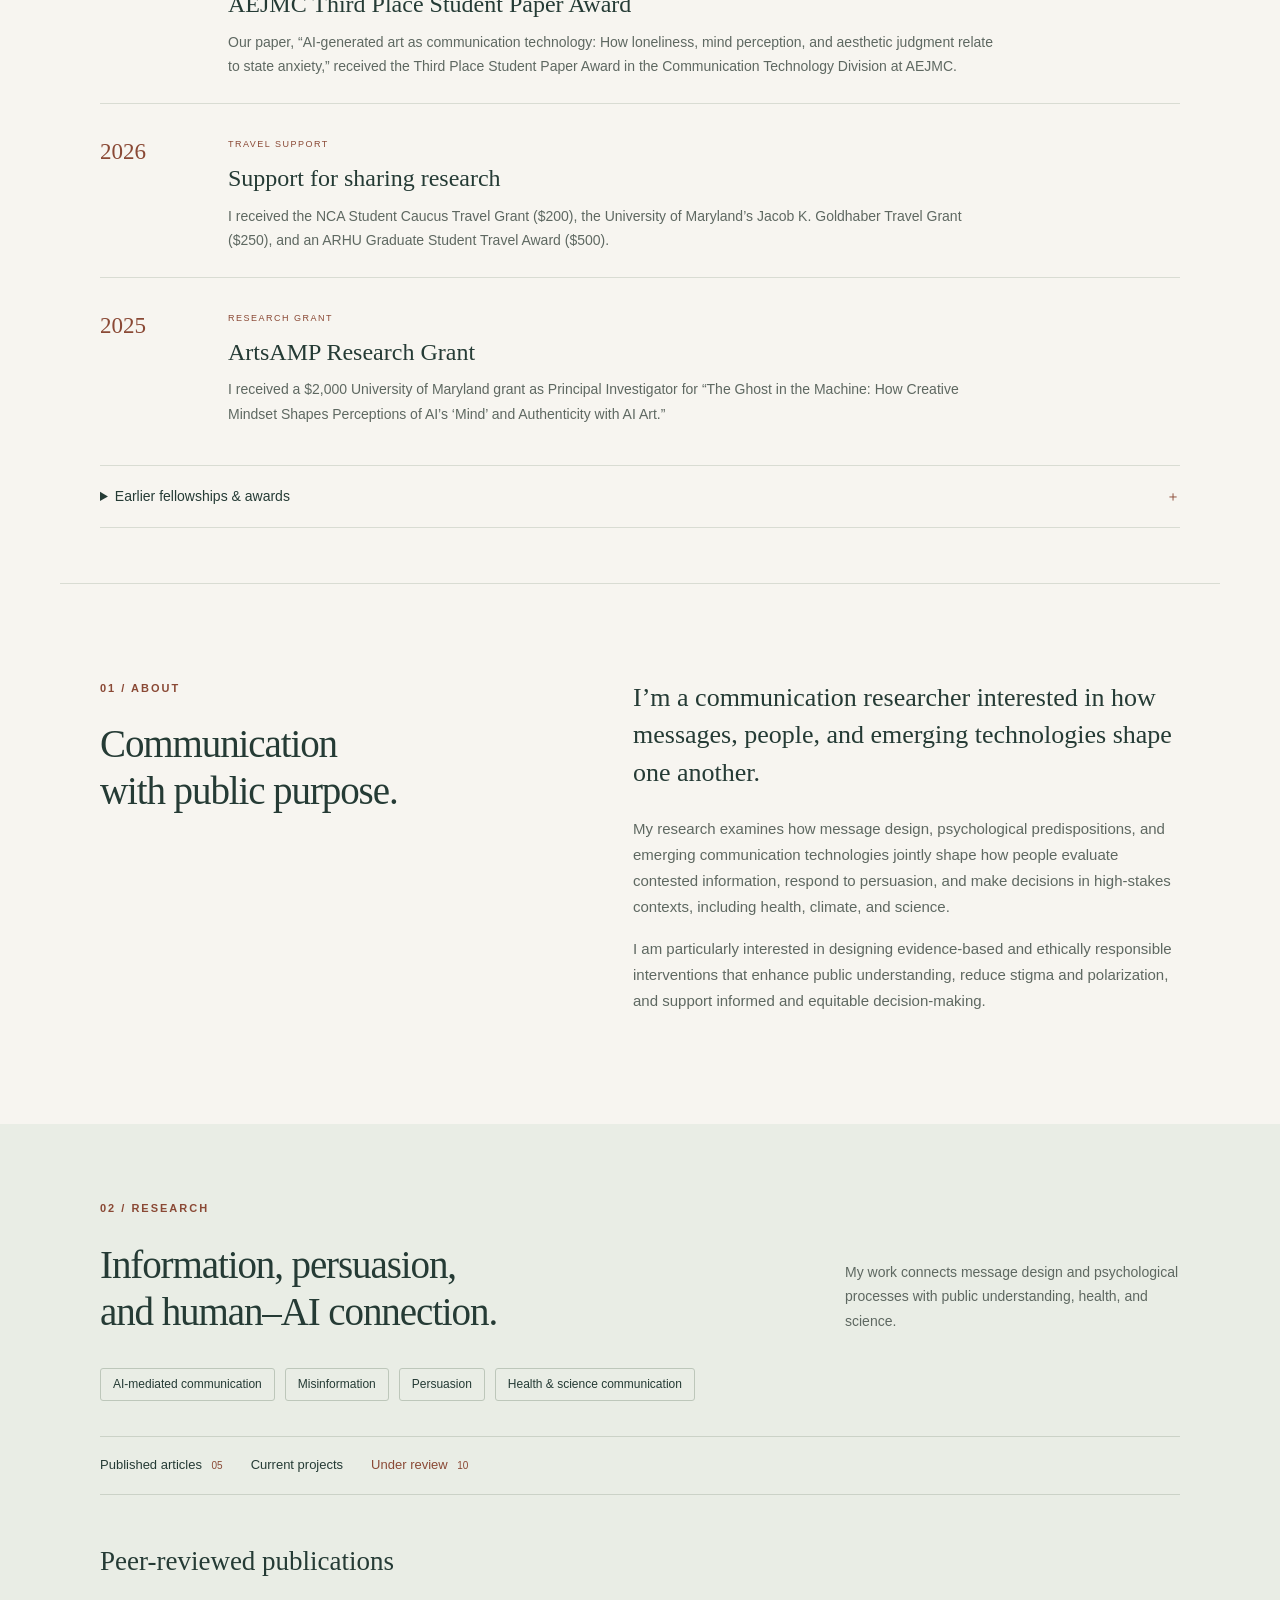
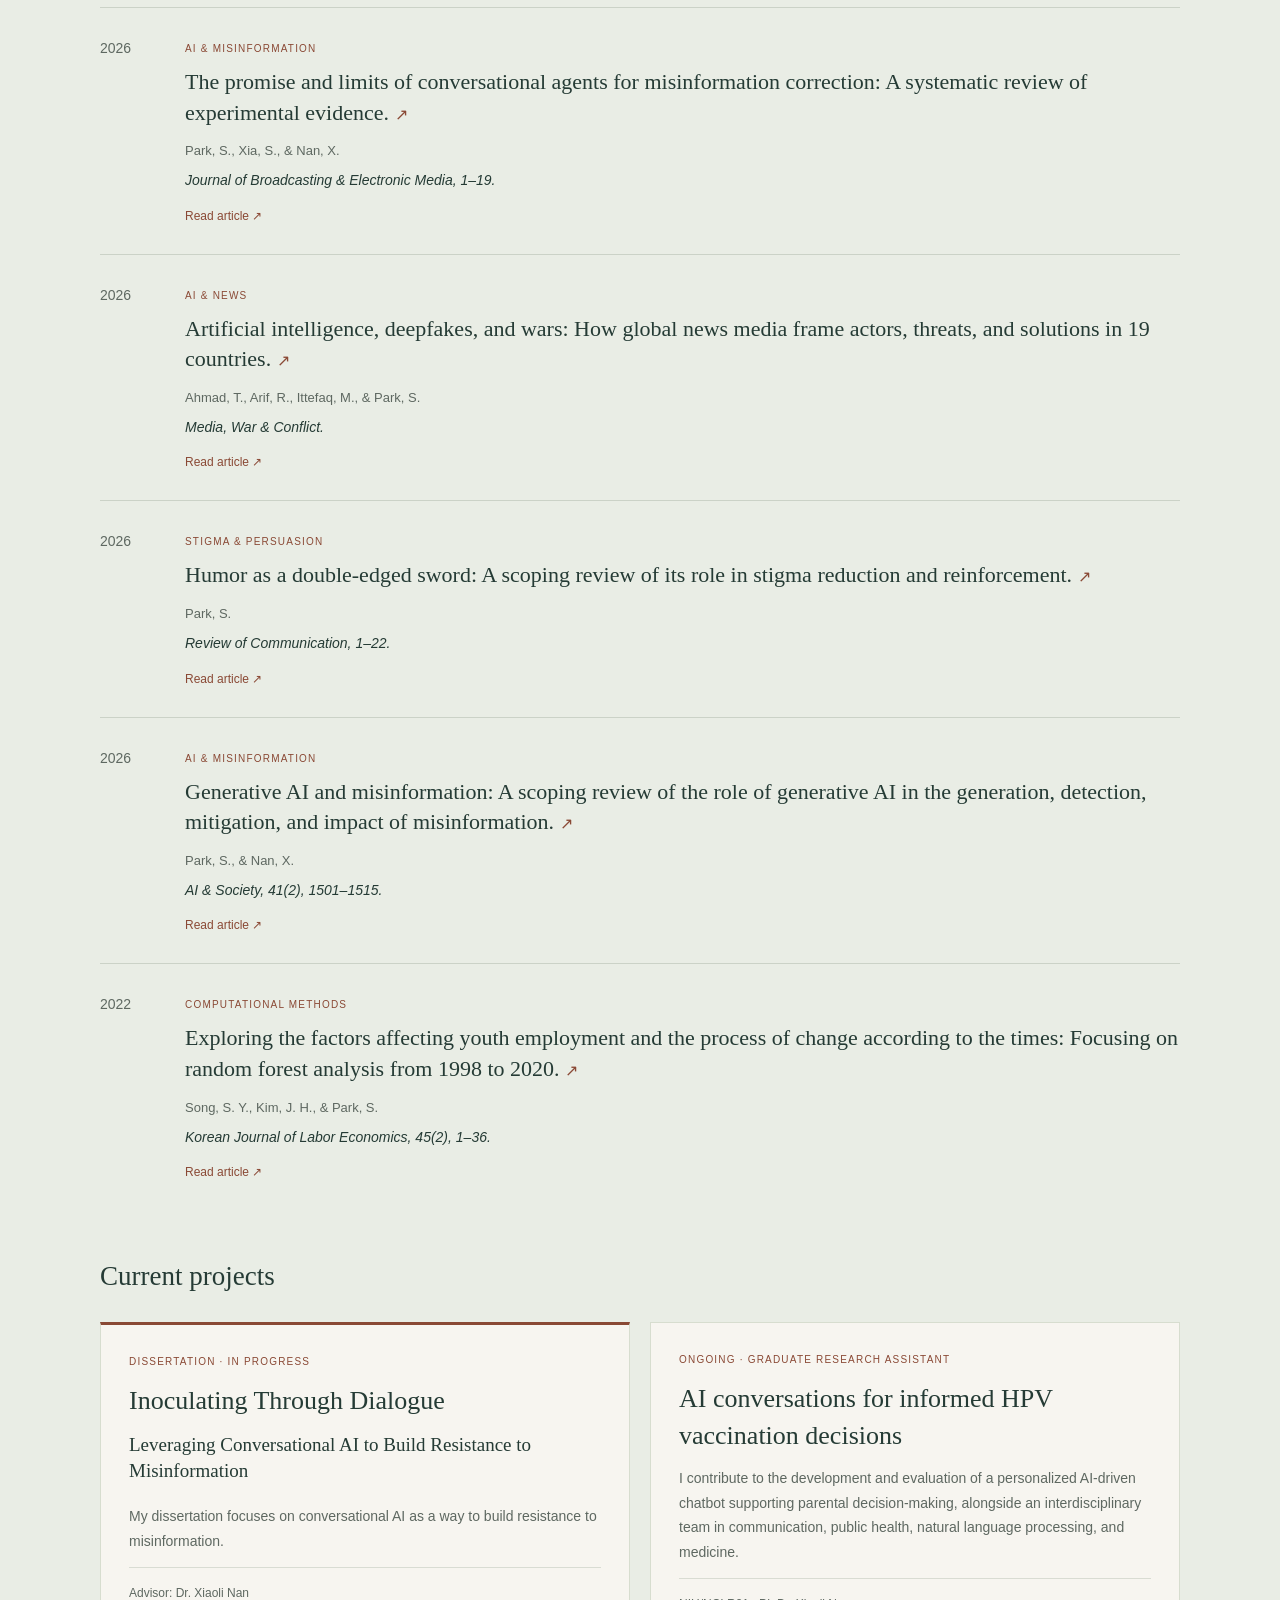
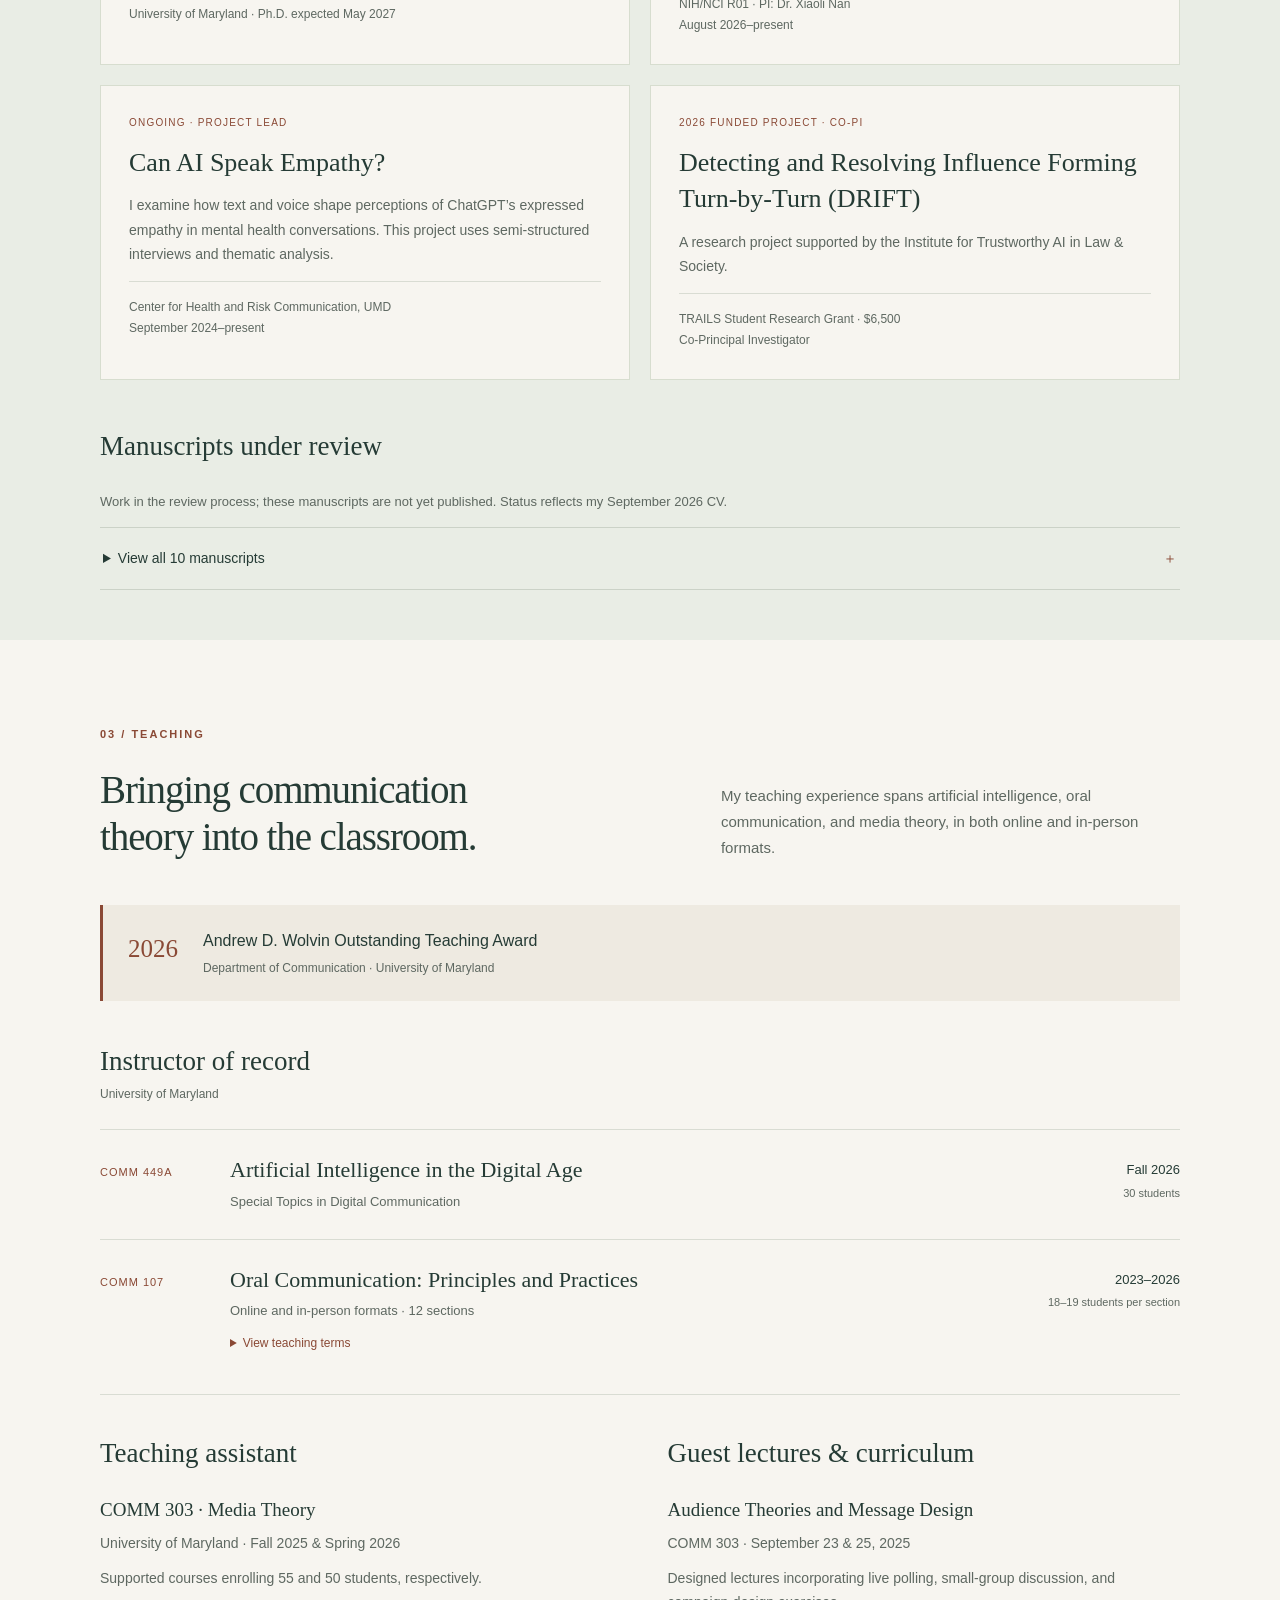
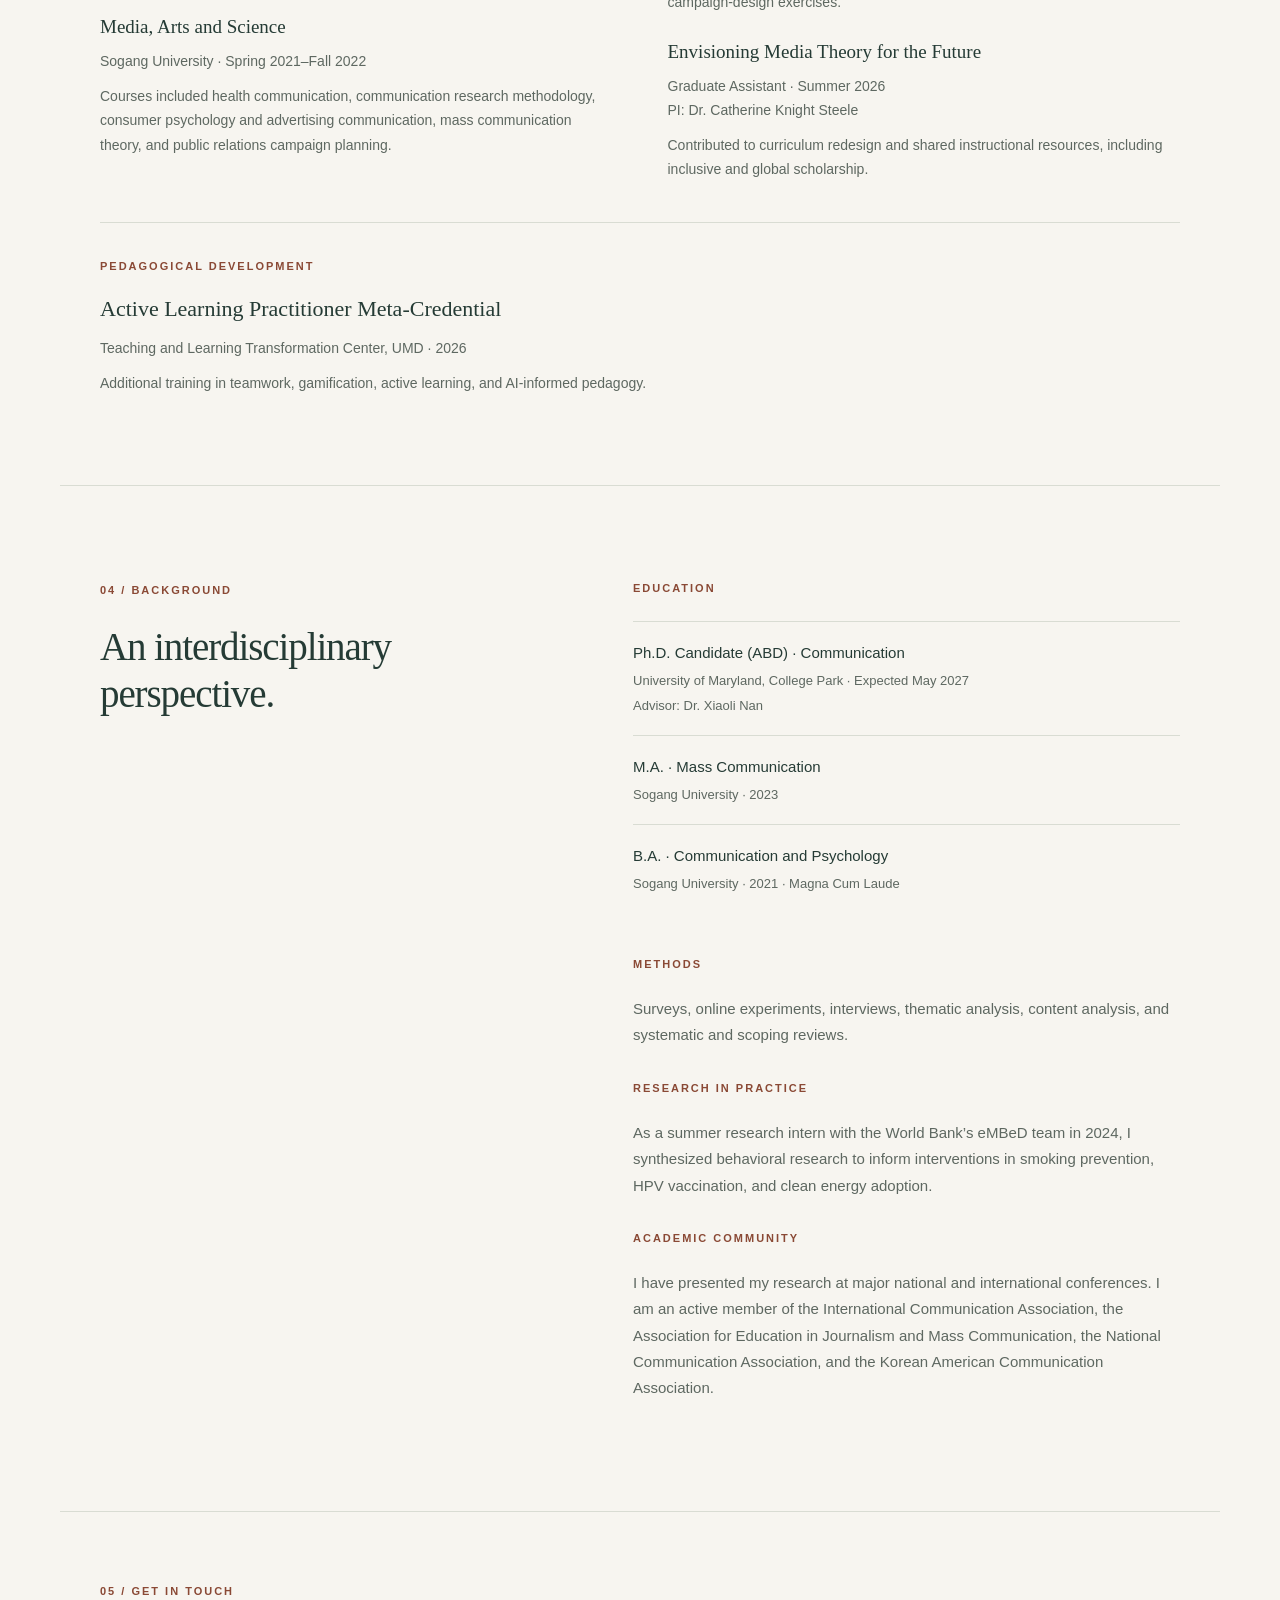
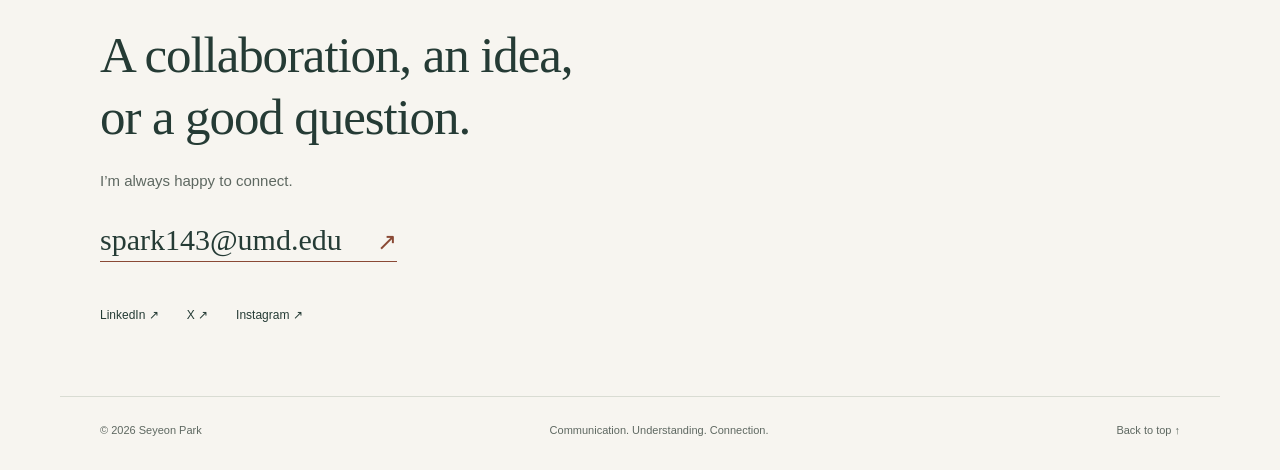
==== commit 29db93e4: "Add fellowship, grant, and award news" ====
--- a/index.html
+++ b/index.html
@@ -8,9 +8,27 @@
 </head>
 <body>
 <a class="skip" href="#main">Skip to content</a>
-<header class="wrap"><a class="brand" href="#home" aria-label="Seyeon Park home">Seyeon Park<span class="dot">.</span></a><nav aria-label="Main navigation"><a href="#about">About</a><a href="#research">Research</a><a href="#teaching">Teaching</a><a href="#background">Background</a><a href="#contact">Contact <span aria-hidden="true">↗</span></a></nav></header>
+<header class="wrap"><a class="brand" href="#home" aria-label="Seyeon Park home">Seyeon Park<span class="dot">.</span></a><nav aria-label="Main navigation"><a href="#news">News</a><a href="#about">About</a><a href="#research">Research</a><a href="#teaching">Teaching</a><a href="#background">Background</a><a href="#contact">Contact <span aria-hidden="true">↗</span></a></nav></header>
 <main id="main">
 <section class="hero wrap" id="home"><div class="eyebrow"><span class="status-dot"></span> COMMUNICATION · UNIVERSITY OF MARYLAND</div><div class="hero-grid"><div class="hero-copy"><h1>Seyeon<br><em>Park.</em></h1><p class="role">Ph.D. Candidate (ABD) in Communication<br><span>University of Maryland, College Park</span></p><p class="hero-summary">I study how people navigate information, respond to persuasion, and connect with emerging AI technologies.</p><div class="hero-actions"><a class="button" href="#research">Explore my research <span aria-hidden="true">↓</span></a><a class="text-link" href="#teaching">My teaching ↗</a></div></div><figure class="portrait"><img src="portrait.jpg" width="800" height="1000" alt="Portrait of Seyeon Park" fetchpriority="high"><figcaption>Communication researcher &amp; educator</figcaption></figure></div><div class="hero-foot"><span>Persuasion. Trust. Human-centered technology.</span><a href="mailto:spark143@umd.edu">spark143@umd.edu <span aria-hidden="true">↗</span></a></div></section>
+<section class="news wrap" id="news" aria-labelledby="news-title"><div class="news-heading"><div><div class="eyebrow">NEWS &amp; RECOGNITION</div><h2 id="news-title">Recent highlights.</h2></div><p>Fellowships, research support, and recognition for my work in research and teaching.</p></div><ol class="news-list">
+<li><time datetime="2026">2026</time><div><span class="news-category">RESEARCH GRANT</span><h3>TRAILS Student Research Grant</h3><p>I received a $6,500 grant as Co-Principal Investigator for “Detecting and Resolving Influence Forming Turn-by-Turn (DRIFT),” supported by the Institute for Trustworthy AI in Law &amp; Society.</p></div></li>
+<li><time datetime="2026">2026</time><div><span class="news-category">FELLOWSHIP</span><h3>Humane Studies Fellowship</h3><p>I received a $3,000 fellowship from the Institute for Humane Studies.</p></div></li>
+<li><time datetime="2026">2026</time><div><span class="news-category">TEACHING AWARD</span><h3>Andrew D. Wolvin Outstanding Teaching Award</h3><p>Recognized by the Department of Communication at the University of Maryland for my teaching.</p></div></li>
+<li><time datetime="2026">2026</time><div><span class="news-category">RESEARCH AWARD</span><h3>AEJMC Third Place Student Paper Award</h3><p>Our paper, “AI-generated art as communication technology: How loneliness, mind perception, and aesthetic judgment relate to state anxiety,” received the Third Place Student Paper Award in the Communication Technology Division at AEJMC.</p></div></li>
+<li><time datetime="2026">2026</time><div><span class="news-category">TRAVEL SUPPORT</span><h3>Support for sharing research</h3><p>I received the NCA Student Caucus Travel Grant ($200), the University of Maryland’s Jacob K. Goldhaber Travel Grant ($250), and an ARHU Graduate Student Travel Award ($500).</p></div></li>
+<li><time datetime="2025">2025</time><div><span class="news-category">RESEARCH GRANT</span><h3>ArtsAMP Research Grant</h3><p>I received a $2,000 University of Maryland grant as Principal Investigator for “The Ghost in the Machine: How Creative Mindset Shapes Perceptions of AI’s ‘Mind’ and Authenticity with AI Art.”</p></div></li>
+</ol><details class="news-archive"><summary>Earlier fellowships &amp; awards <span aria-hidden="true">＋</span></summary><ul>
+<li><strong>2024</strong><div><h3>Graduate School Summer Internship Fellowship</h3><p>$5,000 from the University of Maryland Graduate School, supporting my World Bank internship.</p></div></li>
+<li><strong>2024</strong><div><h3>ARHU Summer Fellowship</h3><p>$1,300 from the College of Arts and Humanities, University of Maryland.</p></div></li>
+<li><strong>2024</strong><div><h3>Top Graduate Poster Award</h3><p>Eastern Communication Association, for my research on counterspeech in crime news.</p></div></li>
+<li><strong>2023–2025</strong><div><h3>Dean’s Fellowship</h3><p>$15,000 from the Department of Communication, University of Maryland (Fall 2023–Fall 2025).</p></div></li>
+<li><strong>2022</strong><div><h3>Outstanding Service Award</h3><p>Korean Health Communication Association.</p></div></li>
+<li><strong>2021–2022</strong><div><h3>Albatross Academic Excellence Fellowship</h3><p>Full scholarship at Sogang University (Spring 2021–Fall 2022).</p></div></li>
+<li><strong>2021</strong><div><h3>Third Place Student Paper Award</h3><p>Korean Labor &amp; Income Panel Economic Association.</p></div></li>
+<li><strong>2020</strong><div><h3>Scholarships &amp; competition awards</h3><p>JUMP Bachelor–Master’s Program Scholarship, Sogang University; Scholarship for Excellence, Jinmyeong Scholarship Foundation; Second Place, Sogang Public Diplomacy Idea Competition; and Third Place, Post-COVID Social Contribution Idea Competition, The Better Future (Chosun Ilbo) &amp; Hyundai Marine &amp; Fire Insurance.</p></div></li>
+<li><strong>2019</strong><div><h3>Promotional Video Competition · Fourth Place</h3><p>Competition to Eradicate Sexual Harassment and Sexual Violence, Ministry of Gender Equality and Family, Republic of Korea.</p></div></li>
+</ul></details></section>
 <section class="section wrap" id="about"><div class="section-label"><span>01 / ABOUT</span><h2>Communication<br>with public purpose.</h2></div><div class="section-body"><p class="large">I’m a communication researcher interested in how messages, people, and emerging technologies shape one another.</p><p>My research examines how message design, psychological predispositions, and emerging communication technologies jointly shape how people evaluate contested information, respond to persuasion, and make decisions in high-stakes contexts, including health, climate, and science.</p><p>I am particularly interested in designing evidence-based and ethically responsible interventions that enhance public understanding, reduce stigma and polarization, and support informed and equitable decision-making.</p></div></section>
 <section class="research-band" id="research"><div class="wrap"><div class="research-heading"><div><div class="eyebrow">02 / RESEARCH</div><h2>Information, persuasion,<br>and human–AI connection.</h2></div><p>My work connects message design and psychological processes with public understanding, health, and science.</p></div><div class="interest-tags" aria-label="Research interests"><span>AI-mediated communication</span><span>Misinformation</span><span>Persuasion</span><span>Health &amp; science communication</span></div><nav class="research-jump" aria-label="Research sections"><a href="#publications">Published articles <span>05</span></a><a href="#projects">Current projects</a><a href="#under-review">Under review <span>10</span></a></nav><div id="publications" class="research-subsection"><h3 class="group-heading">Peer-reviewed publications</h3><ol class="publications"><li><div class="pub-year">2026</div><div><span class="paper-topic">AI &amp; misinformation</span><h4><a href="https://doi.org/10.1080/08838151.2026.2665298">The promise and limits of conversational agents for misinformation correction: A systematic review of experimental evidence. <span class="external" aria-hidden="true">↗</span></a></h4><p class="authors">Park, S., Xia, S., &amp; Nan, X.</p><p class="journal">Journal of Broadcasting &amp; Electronic Media, 1–19.</p><a class="doi" href="https://doi.org/10.1080/08838151.2026.2665298">Read article <span aria-hidden="true">↗</span></a></div></li><li><div class="pub-year">2026</div><div><span class="paper-topic">AI &amp; news</span><h4><a href="https://doi.org/10.1177/17506352261424826">Artificial intelligence, deepfakes, and wars: How global news media frame actors, threats, and solutions in 19 countries. <span class="external" aria-hidden="true">↗</span></a></h4><p class="authors">Ahmad, T., Arif, R., Ittefaq, M., &amp; Park, S.</p><p class="journal">Media, War &amp; Conflict.</p><a class="doi" href="https://doi.org/10.1177/17506352261424826">Read article <span aria-hidden="true">↗</span></a></div></li><li><div class="pub-year">2026</div><div><span class="paper-topic">Stigma &amp; persuasion</span><h4><a href="https://doi.org/10.1080/15358593.2026.2626318">Humor as a double-edged sword: A scoping review of its role in stigma reduction and reinforcement. <span class="external" aria-hidden="true">↗</span></a></h4><p class="authors">Park, S.</p><p class="journal">Review of Communication, 1–22.</p><a class="doi" href="https://doi.org/10.1080/15358593.2026.2626318">Read article <span aria-hidden="true">↗</span></a></div></li><li><div class="pub-year">2026</div><div><span class="paper-topic">AI &amp; misinformation</span><h4><a href="https://doi.org/10.1007/s00146-025-02620-3">Generative AI and misinformation: A scoping review of the role of generative AI in the generation, detection, mitigation, and impact of misinformation. <span class="external" aria-hidden="true">↗</span></a></h4><p class="authors">Park, S., &amp; Nan, X.</p><p class="journal">AI &amp; Society, 41(2), 1501–1515.</p><a class="doi" href="https://doi.org/10.1007/s00146-025-02620-3">Read article <span aria-hidden="true">↗</span></a></div></li><li><div class="pub-year">2022</div><div><span class="paper-topic">Computational methods</span><h4><a href="https://doi.org/10.23416/klea.2022.45.2.001">Exploring the factors affecting youth employment and the process of change according to the times: Focusing on random forest analysis from 1998 to 2020. <span class="external" aria-hidden="true">↗</span></a></h4><p class="authors">Song, S. Y., Kim, J. H., &amp; Park, S.</p><p class="journal">Korean Journal of Labor Economics, 45(2), 1–36.</p><a class="doi" href="https://doi.org/10.23416/klea.2022.45.2.001">Read article <span aria-hidden="true">↗</span></a></div></li></ol></div><div id="projects" class="research-subsection"><h3 class="group-heading">Current projects</h3><div class="project-grid">
 <article class="project dissertation"><div class="project-status">DISSERTATION · IN PROGRESS</div><h4>Inoculating Through Dialogue</h4><p class="project-subtitle">Leveraging Conversational AI to Build Resistance to Misinformation</p><p>My dissertation focuses on conversational AI as a way to build resistance to misinformation.</p><p class="project-meta">Advisor: Dr. Xiaoli Nan<br>University of Maryland · Ph.D. expected May 2027</p></article>
--- a/details.css
+++ b/details.css
@@ -1,2 +1,3 @@
 /* Research, teaching, and portrait layout. */
 .hero-grid{grid-template-columns:1.15fr .85fr;gap:90px;align-items:center;padding-top:32px}.hero-copy h1{font-size:108px}.hero-summary{max-width:430px;color:var(--muted);font-size:17px;margin:25px 0 10px}.hero-actions{display:flex;align-items:center;gap:24px;flex-wrap:wrap}.hero-actions .button{margin:0}.text-link{font-size:13px;color:var(--accent)}.portrait{margin:0;position:relative;padding:0 15px 0 0}.portrait:before{content:'';position:absolute;inset:18px 0 35px 18px;background:#dfe4d9;z-index:-1}.portrait img{display:block;width:100%;height:auto;max-height:480px;object-fit:cover;object-position:center;border-radius:140px 140px 2px 2px}.portrait figcaption{font-size:10px;letter-spacing:1.5px;text-transform:uppercase;margin-top:17px;color:var(--muted);text-align:center}.interest-tags{display:flex;flex-wrap:wrap;gap:10px;margin:0 0 35px}.interest-tags span{font-size:12px;border:1px solid #bdc7ba;padding:5px 12px;border-radius:3px}.research-jump{display:flex;gap:28px;flex-wrap:wrap;border-top:1px solid #cbd2c7;border-bottom:1px solid #cbd2c7;padding:17px 0}.research-jump a{font-size:13px;color:var(--ink)}.research-jump span{font-size:10px;margin-left:6px;color:var(--accent)}.research-subsection{padding-top:48px;scroll-margin-top:28px}.group-heading{font-size:27px;margin-bottom:26px}.publications{list-style:none;margin:0;padding:0}.publications>li{display:grid;grid-template-columns:60px 1fr;gap:25px;padding:25px 0;border-top:1px solid #cbd2c7}.pub-year{font-size:14px;color:var(--muted);padding-top:3px}h4{font-family:Georgia,serif;font-size:22px;font-weight:400;line-height:1.4;margin:6px 0 12px}.paper-topic,.project-status{font-size:10px;letter-spacing:1.2px;text-transform:uppercase;color:var(--accent)}.authors{font-size:13px;margin:0 0 5px;color:var(--muted)}.journal{font-size:14px;font-style:italic;margin:0 0 8px}.doi{font-size:12px;color:var(--accent)}.external{font-family:Arial,sans-serif;color:var(--accent);font-size:16px}.project-grid{display:grid;grid-template-columns:1fr 1fr;gap:20px}.project{padding:28px;background:var(--paper);border:1px solid #d7ddcf}.project h4{font-size:26px;margin-top:13px}.project p{font-size:14px;color:var(--muted)}.project .project-subtitle{font-family:Georgia,serif;color:var(--ink);font-size:19px;line-height:1.4}.project .project-meta{font-size:12px;border-top:1px solid var(--line);padding-top:15px;margin-bottom:0}.dissertation{border-top:3px solid var(--accent)}.status-note{font-size:13px;color:var(--muted)}.review-details{border-top:1px solid #cbd2c7;border-bottom:1px solid #cbd2c7}.review-details summary{padding:18px 3px;cursor:pointer;font-size:14px}.review-details summary span{float:right;color:var(--accent)}summary:focus-visible{outline:2px solid var(--accent);outline-offset:4px}.review-list{padding-left:25px;margin-top:0}.review-list li{padding:16px 0 16px 8px;border-top:1px solid #cbd2c7}.review-list h4{font-size:19px;margin-top:0}.review-list p{font-size:12px;color:var(--muted);margin-bottom:0}.review-status{display:inline-block;margin-left:8px;color:var(--accent)}.teaching{padding-top:85px;padding-bottom:80px}.teaching-heading{display:grid;grid-template-columns:1.2fr 1fr;gap:70px;align-items:end}.teaching-heading .eyebrow{color:var(--accent);margin-bottom:22px}.teaching-heading>p{font-size:15px;color:var(--muted);margin-bottom:32px}.teaching-award{display:flex;gap:25px;padding:22px 25px;margin:12px 0 42px;border-left:3px solid var(--accent);background:#eeeae1}.award-year{font-family:Georgia,serif;font-size:25px;color:var(--accent)}.teaching-award strong{font-weight:500;font-size:16px}.teaching-award p{font-size:12px;color:var(--muted);margin:3px 0 0}.teaching .group-heading>span{display:block;font-family:'Segoe UI',Arial,sans-serif;font-size:12px;color:var(--muted);margin-top:5px}.course{display:grid;grid-template-columns:105px 1fr 190px;gap:25px;padding:25px 0;border-top:1px solid var(--line)}.course-code{font-size:11px;letter-spacing:1px;color:var(--accent);padding-top:8px}.course h4{margin:0 0 5px}.course p{font-size:13px;color:var(--muted);margin:0}.course-term{font-size:13px;text-align:right;padding-top:4px}.course-term span{font-size:11px;color:var(--muted)}.terms{margin-top:10px;font-size:12px}.terms summary{cursor:pointer;color:var(--accent)}.terms p{padding-top:10px}.teaching-grid{display:grid;grid-template-columns:1fr 1fr;gap:55px;border-top:1px solid var(--line);padding-top:40px;margin-top:15px}.teaching-grid h3{font-size:27px;margin-bottom:24px}.teaching-grid h4{font-size:19px;margin-top:24px;margin-bottom:8px}.teaching-grid p,.credential p{font-size:14px;color:var(--muted);margin-bottom:10px}.credential{border-top:1px solid var(--line);padding-top:28px;margin-top:30px}.credential .eyebrow{color:var(--accent)}.credential h4{margin-top:15px}.section#background{border-top:1px solid var(--line)}.section-body>.subhead:not(:first-child){margin-top:32px}@media(max-width:900px){.hero-grid{gap:45px}.hero-copy h1{font-size:88px}nav{gap:20px}.course{grid-template-columns:85px 1fr 150px;gap:15px}.teaching-heading{gap:35px}.project{padding:23px}.hero-summary{font-size:15px}}@media(max-width:650px){.hero-grid{grid-template-columns:1fr .85fr;gap:25px}.hero-copy h1{font-size:72px}.hero-summary{font-size:14px}.hero-actions{gap:14px}.button{padding:10px 13px;gap:14px}.portrait figcaption{font-size:8px;letter-spacing:1px}.project-grid{grid-template-columns:1fr}.teaching-grid{gap:25px}.course{grid-template-columns:80px 1fr}.course-term{grid-column:2;text-align:left;padding:0}.teaching-heading{grid-template-columns:1fr;gap:0}}@media(max-width:580px){header{gap:10px}nav{gap:15px;flex-wrap:wrap}.hero-grid{display:flex;flex-direction:column;align-items:stretch;gap:34px}.hero-copy h1{font-size:90px}.hero-copy .role{font-size:13px}.hero-summary{font-size:16px}.portrait{max-width:330px;align-self:center;width:100%;padding-right:12px}.portrait img{max-height:390px;border-radius:120px 120px 2px 2px}.portrait figcaption{font-size:9px}.hero-actions{margin-top:20px}.research-jump{gap:16px}.research-jump a{font-size:12px}.research-subsection{padding-top:36px}.publications>li{grid-template-columns:1fr;gap:5px}h4{font-size:21px}.pub-year{font-size:12px}.teaching{padding-top:55px;padding-bottom:55px}.teaching-grid{grid-template-columns:1fr;gap:25px}.teaching-award{padding:18px;gap:15px}.teaching-award strong{font-size:14px}.award-year{font-size:22px}.course{grid-template-columns:1fr;gap:7px}.course-term{grid-column:1}.course h4{font-size:21px}.course-code{padding:0}.review-status{margin-left:0;display:block}}
+.news{padding-top:75px;padding-bottom:55px;border-bottom:1px solid var(--line)}.news-heading{display:grid;grid-template-columns:1fr 1fr;gap:80px;align-items:end}.news-heading .eyebrow{color:var(--accent);margin-bottom:18px}.news-heading h2{margin-bottom:25px}.news-heading>p{font-size:14px;color:var(--muted);margin-bottom:28px;max-width:390px}.news-list{list-style:none;margin:0;padding:0}.news-list>li{display:grid;grid-template-columns:100px 1fr;gap:28px;border-top:1px solid var(--line);padding:24px 0}.news-list time{font-family:Georgia,serif;color:var(--accent);font-size:23px;padding-top:4px}.news-category{font-size:9px;letter-spacing:1.5px;color:var(--accent)}.news-list h3{font-size:24px;margin:6px 0 8px}.news-list p{font-size:14px;max-width:780px;color:var(--muted);margin:0}.news-archive{border-top:1px solid var(--line);border-bottom:1px solid var(--line);margin-top:15px}.news-archive summary{cursor:pointer;padding:18px 0;font-size:14px}.news-archive summary span{float:right;color:var(--accent)}.news-archive ul{list-style:none;padding:0;margin:0}.news-archive li{display:grid;grid-template-columns:100px 1fr;gap:28px;padding:20px 0;border-top:1px solid var(--line)}.news-archive strong{font-size:12px;font-weight:400;color:var(--accent)}.news-archive h3{font-size:20px;margin-bottom:6px}.news-archive p{font-size:13px;color:var(--muted);margin:0}@media(max-width:800px){header nav{gap:16px}.news-heading{gap:30px}}@media(max-width:580px){header nav{gap:12px;font-size:11px}.news{padding-top:50px;padding-bottom:40px}.news-heading{display:block}.news-heading>p{margin-top:0}.news-list>li{grid-template-columns:1fr;gap:6px}.news-list time{font-size:17px}.news-list h3{font-size:22px}.news-archive li{grid-template-columns:1fr;gap:5px}}
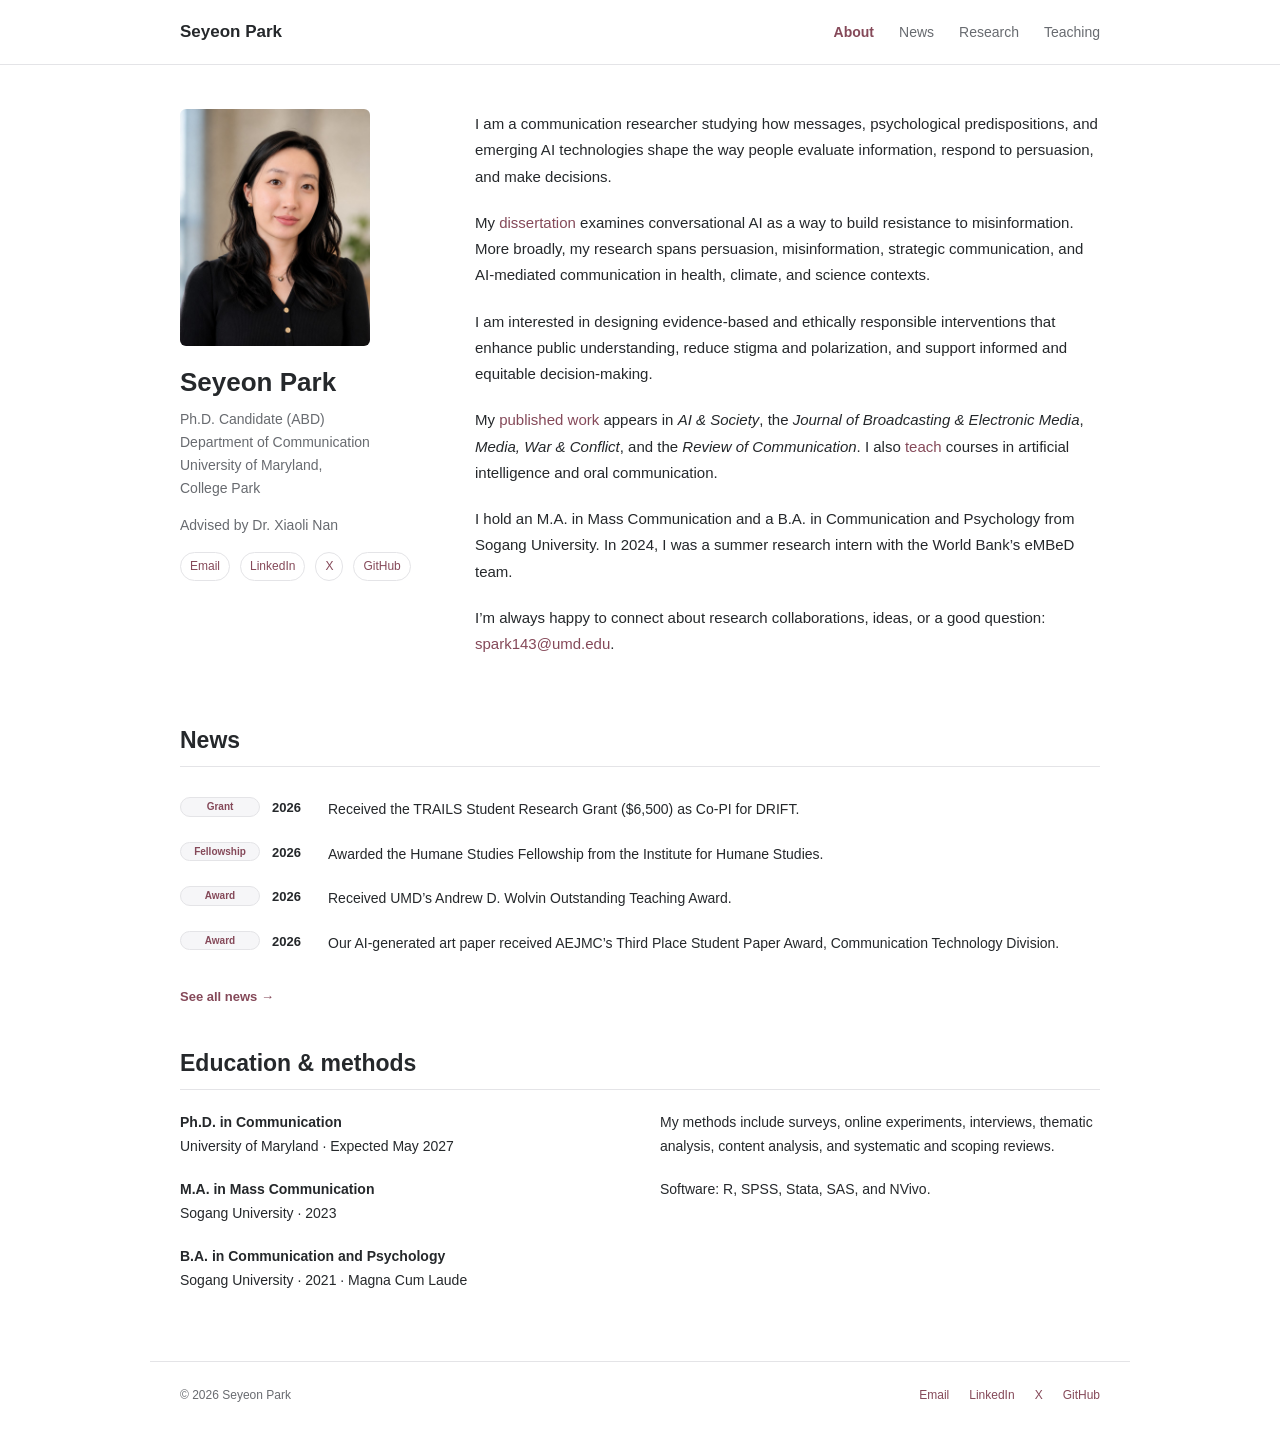
==== commit 71720d15: "Separate pages and map research themes" ====
--- a/index.html
+++ b/index.html
@@ -1,42 +1 @@
-<!doctype html>
-<html lang="en">
-<head>
-<meta charset="utf-8"><meta name="viewport" content="width=device-width, initial-scale=1">
-<meta name="description" content="Seyeon Park is a Ph.D. candidate in Communication at the University of Maryland, studying persuasion, misinformation, and AI-mediated communication.">
-<meta name="theme-color" content="#f7f5f0"><title>Seyeon Park · Communication Research</title>
-<link rel="stylesheet" href="style.css"><link rel="stylesheet" href="details.css">
-</head>
-<body>
-<a class="skip" href="#main">Skip to content</a>
-<header class="wrap"><a class="brand" href="#home" aria-label="Seyeon Park home">Seyeon Park<span class="dot">.</span></a><nav aria-label="Main navigation"><a href="#news">News</a><a href="#about">About</a><a href="#research">Research</a><a href="#teaching">Teaching</a><a href="#background">Background</a><a href="#contact">Contact <span aria-hidden="true">↗</span></a></nav></header>
-<main id="main">
-<section class="hero wrap" id="home"><div class="eyebrow"><span class="status-dot"></span> COMMUNICATION · UNIVERSITY OF MARYLAND</div><div class="hero-grid"><div class="hero-copy"><h1>Seyeon<br><em>Park.</em></h1><p class="role">Ph.D. Candidate (ABD) in Communication<br><span>University of Maryland, College Park</span></p><p class="hero-summary">I study how people navigate information, respond to persuasion, and connect with emerging AI technologies.</p><div class="hero-actions"><a class="button" href="#research">Explore my research <span aria-hidden="true">↓</span></a><a class="text-link" href="#teaching">My teaching ↗</a></div></div><figure class="portrait"><img src="portrait.jpg" width="800" height="1000" alt="Portrait of Seyeon Park" fetchpriority="high"><figcaption>Communication researcher &amp; educator</figcaption></figure></div><div class="hero-foot"><span>Persuasion. Trust. Human-centered technology.</span><a href="mailto:spark143@umd.edu">spark143@umd.edu <span aria-hidden="true">↗</span></a></div></section>
-<section class="news wrap" id="news" aria-labelledby="news-title"><div class="news-heading"><div><div class="eyebrow">NEWS &amp; RECOGNITION</div><h2 id="news-title">Recent highlights.</h2></div><p>Fellowships, research support, and recognition for my work in research and teaching.</p></div><ol class="news-list">
-<li><time datetime="2026">2026</time><div><span class="news-category">RESEARCH GRANT</span><h3>TRAILS Student Research Grant</h3><p>I received a $6,500 grant as Co-Principal Investigator for “Detecting and Resolving Influence Forming Turn-by-Turn (DRIFT),” supported by the Institute for Trustworthy AI in Law &amp; Society.</p></div></li>
-<li><time datetime="2026">2026</time><div><span class="news-category">FELLOWSHIP</span><h3>Humane Studies Fellowship</h3><p>I received a $3,000 fellowship from the Institute for Humane Studies.</p></div></li>
-<li><time datetime="2026">2026</time><div><span class="news-category">TEACHING AWARD</span><h3>Andrew D. Wolvin Outstanding Teaching Award</h3><p>Recognized by the Department of Communication at the University of Maryland for my teaching.</p></div></li>
-<li><time datetime="2026">2026</time><div><span class="news-category">RESEARCH AWARD</span><h3>AEJMC Third Place Student Paper Award</h3><p>Our paper, “AI-generated art as communication technology: How loneliness, mind perception, and aesthetic judgment relate to state anxiety,” received the Third Place Student Paper Award in the Communication Technology Division at AEJMC.</p></div></li>
-<li><time datetime="2026">2026</time><div><span class="news-category">TRAVEL SUPPORT</span><h3>Support for sharing research</h3><p>I received the NCA Student Caucus Travel Grant ($200), the University of Maryland’s Jacob K. Goldhaber Travel Grant ($250), and an ARHU Graduate Student Travel Award ($500).</p></div></li>
-<li><time datetime="2025">2025</time><div><span class="news-category">RESEARCH GRANT</span><h3>ArtsAMP Research Grant</h3><p>I received a $2,000 University of Maryland grant as Principal Investigator for “The Ghost in the Machine: How Creative Mindset Shapes Perceptions of AI’s ‘Mind’ and Authenticity with AI Art.”</p></div></li>
-</ol><details class="news-archive"><summary>Earlier fellowships &amp; awards <span aria-hidden="true">＋</span></summary><ul>
-<li><strong>2024</strong><div><h3>Graduate School Summer Internship Fellowship</h3><p>$5,000 from the University of Maryland Graduate School, supporting my World Bank internship.</p></div></li>
-<li><strong>2024</strong><div><h3>ARHU Summer Fellowship</h3><p>$1,300 from the College of Arts and Humanities, University of Maryland.</p></div></li>
-<li><strong>2024</strong><div><h3>Top Graduate Poster Award</h3><p>Eastern Communication Association, for my research on counterspeech in crime news.</p></div></li>
-<li><strong>2023–2025</strong><div><h3>Dean’s Fellowship</h3><p>$15,000 from the Department of Communication, University of Maryland (Fall 2023–Fall 2025).</p></div></li>
-<li><strong>2022</strong><div><h3>Outstanding Service Award</h3><p>Korean Health Communication Association.</p></div></li>
-<li><strong>2021–2022</strong><div><h3>Albatross Academic Excellence Fellowship</h3><p>Full scholarship at Sogang University (Spring 2021–Fall 2022).</p></div></li>
-<li><strong>2021</strong><div><h3>Third Place Student Paper Award</h3><p>Korean Labor &amp; Income Panel Economic Association.</p></div></li>
-<li><strong>2020</strong><div><h3>Scholarships &amp; competition awards</h3><p>JUMP Bachelor–Master’s Program Scholarship, Sogang University; Scholarship for Excellence, Jinmyeong Scholarship Foundation; Second Place, Sogang Public Diplomacy Idea Competition; and Third Place, Post-COVID Social Contribution Idea Competition, The Better Future (Chosun Ilbo) &amp; Hyundai Marine &amp; Fire Insurance.</p></div></li>
-<li><strong>2019</strong><div><h3>Promotional Video Competition · Fourth Place</h3><p>Competition to Eradicate Sexual Harassment and Sexual Violence, Ministry of Gender Equality and Family, Republic of Korea.</p></div></li>
-</ul></details></section>
-<section class="section wrap" id="about"><div class="section-label"><span>01 / ABOUT</span><h2>Communication<br>with public purpose.</h2></div><div class="section-body"><p class="large">I’m a communication researcher interested in how messages, people, and emerging technologies shape one another.</p><p>My research examines how message design, psychological predispositions, and emerging communication technologies jointly shape how people evaluate contested information, respond to persuasion, and make decisions in high-stakes contexts, including health, climate, and science.</p><p>I am particularly interested in designing evidence-based and ethically responsible interventions that enhance public understanding, reduce stigma and polarization, and support informed and equitable decision-making.</p></div></section>
-<section class="research-band" id="research"><div class="wrap"><div class="research-heading"><div><div class="eyebrow">02 / RESEARCH</div><h2>Information, persuasion,<br>and human–AI connection.</h2></div><p>My work connects message design and psychological processes with public understanding, health, and science.</p></div><div class="interest-tags" aria-label="Research interests"><span>AI-mediated communication</span><span>Misinformation</span><span>Persuasion</span><span>Health &amp; science communication</span></div><nav class="research-jump" aria-label="Research sections"><a href="#publications">Published articles <span>05</span></a><a href="#projects">Current projects</a><a href="#under-review">Under review <span>10</span></a></nav><div id="publications" class="research-subsection"><h3 class="group-heading">Peer-reviewed publications</h3><ol class="publications"><li><div class="pub-year">2026</div><div><span class="paper-topic">AI &amp; misinformation</span><h4><a href="https://doi.org/10.1080/08838151.2026.2665298">The promise and limits of conversational agents for misinformation correction: A systematic review of experimental evidence. <span class="external" aria-hidden="true">↗</span></a></h4><p class="authors">Park, S., Xia, S., &amp; Nan, X.</p><p class="journal">Journal of Broadcasting &amp; Electronic Media, 1–19.</p><a class="doi" href="https://doi.org/10.1080/08838151.2026.2665298">Read article <span aria-hidden="true">↗</span></a></div></li><li><div class="pub-year">2026</div><div><span class="paper-topic">AI &amp; news</span><h4><a href="https://doi.org/10.1177/17506352261424826">Artificial intelligence, deepfakes, and wars: How global news media frame actors, threats, and solutions in 19 countries. <span class="external" aria-hidden="true">↗</span></a></h4><p class="authors">Ahmad, T., Arif, R., Ittefaq, M., &amp; Park, S.</p><p class="journal">Media, War &amp; Conflict.</p><a class="doi" href="https://doi.org/10.1177/17506352261424826">Read article <span aria-hidden="true">↗</span></a></div></li><li><div class="pub-year">2026</div><div><span class="paper-topic">Stigma &amp; persuasion</span><h4><a href="https://doi.org/10.1080/15358593.2026.2626318">Humor as a double-edged sword: A scoping review of its role in stigma reduction and reinforcement. <span class="external" aria-hidden="true">↗</span></a></h4><p class="authors">Park, S.</p><p class="journal">Review of Communication, 1–22.</p><a class="doi" href="https://doi.org/10.1080/15358593.2026.2626318">Read article <span aria-hidden="true">↗</span></a></div></li><li><div class="pub-year">2026</div><div><span class="paper-topic">AI &amp; misinformation</span><h4><a href="https://doi.org/10.1007/s00146-025-02620-3">Generative AI and misinformation: A scoping review of the role of generative AI in the generation, detection, mitigation, and impact of misinformation. <span class="external" aria-hidden="true">↗</span></a></h4><p class="authors">Park, S., &amp; Nan, X.</p><p class="journal">AI &amp; Society, 41(2), 1501–1515.</p><a class="doi" href="https://doi.org/10.1007/s00146-025-02620-3">Read article <span aria-hidden="true">↗</span></a></div></li><li><div class="pub-year">2022</div><div><span class="paper-topic">Computational methods</span><h4><a href="https://doi.org/10.23416/klea.2022.45.2.001">Exploring the factors affecting youth employment and the process of change according to the times: Focusing on random forest analysis from 1998 to 2020. <span class="external" aria-hidden="true">↗</span></a></h4><p class="authors">Song, S. Y., Kim, J. H., &amp; Park, S.</p><p class="journal">Korean Journal of Labor Economics, 45(2), 1–36.</p><a class="doi" href="https://doi.org/10.23416/klea.2022.45.2.001">Read article <span aria-hidden="true">↗</span></a></div></li></ol></div><div id="projects" class="research-subsection"><h3 class="group-heading">Current projects</h3><div class="project-grid">
-<article class="project dissertation"><div class="project-status">DISSERTATION · IN PROGRESS</div><h4>Inoculating Through Dialogue</h4><p class="project-subtitle">Leveraging Conversational AI to Build Resistance to Misinformation</p><p>My dissertation focuses on conversational AI as a way to build resistance to misinformation.</p><p class="project-meta">Advisor: Dr. Xiaoli Nan<br>University of Maryland · Ph.D. expected May 2027</p></article>
-<article class="project"><div class="project-status">ONGOING · GRADUATE RESEARCH ASSISTANT</div><h4>AI conversations for informed HPV vaccination decisions</h4><p>I contribute to the development and evaluation of a personalized AI-driven chatbot supporting parental decision-making, alongside an interdisciplinary team in communication, public health, natural language processing, and medicine.</p><p class="project-meta">NIH/NCI R01 · PI: Dr. Xiaoli Nan<br>August 2026–present</p></article>
-<article class="project"><div class="project-status">ONGOING · PROJECT LEAD</div><h4>Can AI Speak Empathy?</h4><p>I examine how text and voice shape perceptions of ChatGPT’s expressed empathy in mental health conversations. This project uses semi-structured interviews and thematic analysis.</p><p class="project-meta">Center for Health and Risk Communication, UMD<br>September 2024–present</p></article>
-<article class="project"><div class="project-status">2026 FUNDED PROJECT · CO-PI</div><h4>Detecting and Resolving Influence Forming Turn-by-Turn (DRIFT)</h4><p>A research project supported by the Institute for Trustworthy AI in Law &amp; Society.</p><p class="project-meta">TRAILS Student Research Grant · $6,500<br>Co-Principal Investigator</p></article>
-</div></div><div id="under-review" class="research-subsection"><h3 class="group-heading">Manuscripts under review</h3><p class="status-note">Work in the review process; these manuscripts are not yet published. Status reflects my September 2026 CV.</p><details class="review-details"><summary>View all 10 manuscripts <span aria-hidden="true">＋</span></summary><ol class="review-list"><li><h4>Expanding the Self to Artificial Intelligence: Linking Psychological Closeness to AI Resistance Through AI Attitudes and Identity Threat</h4><p>Park, S., &amp; Joyce, N. <span class="review-status">Under review</span></p></li><li><h4>Envisioning Self and Others in the Climate Crisis: How Susceptibility Shapes Psychological Pathways of Urgency, Moral Responsibility, and Environmental Sacrifice</h4><p>Park, S., Kim, J., &amp; Park, M. <span class="review-status">Under review</span></p></li><li><h4>Beyond Partisanship: The Mediating Role of Science Attitudes Between Value Predispositions and Policy Support</h4><p>Park, S., Park, M., &amp; Kim, J. <span class="review-status">Under review</span></p></li><li><h4>When Moral Appeals Meet Resistance: Moral Framing and Perceived Threat to Freedom in Pro-Environmental Messages</h4><p>Kim, J., Park, M., &amp; Park, S. <span class="review-status">Under review</span></p></li><li><h4>Long COVID narratives on TikTok: Patient Experiences and Illness Sensemaking</h4><p>Nachrin, T., &amp; Park, S. <span class="review-status">Under review</span></p></li><li><h4>Closing the Experienced Empathy Divide: Effects of Individualism Orientation and Perspective-taking Framing in Pro-environmental Decision</h4><p>Park, M., Kim, J., &amp; Park, S. <span class="review-status">Under review</span></p></li><li><h4>AI-Generated Art as Communication Technology: How Loneliness, Mind Perception, and Aesthetic Judgment Relate to State Anxiety</h4><p>Park, W., Park, S., &amp; Cho, J. <span class="review-status">Under review</span></p></li><li><h4>Self-affirmation Effects on Responses to Health Risk Messages: A Systematic Review of Randomized Controlled Trials</h4><p>Xia, S., Wu, X., Park, S., &amp; Chen, T. <span class="review-status">Under review</span></p></li><li><h4>Perceived Health Misinformation and Social Media Use During a Public Health Crisis: National Data from HINTS 2022</h4><p>Xia, S., Jayasekera, A., &amp; Park, S. <span class="review-status">Under review</span></p></li><li><h4>Comment Synchronicity in Misinformation Correction: Investigating the Role of Social Presence and Need for Cognition</h4><p>Xia, S., Dai, M., Park, S., Chen, J., &amp; Namkoong, K. <span class="review-status">Under review</span></p></li></ol></details></div></div></section><section class="teaching wrap" id="teaching"><div class="teaching-heading"><div><div class="eyebrow">03 / TEACHING</div><h2>Bringing communication<br>theory into the classroom.</h2></div><p>My teaching experience spans artificial intelligence, oral communication, and media theory, in both online and in-person formats.</p></div><aside class="teaching-award"><span class="award-year">2026</span><div><strong>Andrew D. Wolvin Outstanding Teaching Award</strong><p>Department of Communication · University of Maryland</p></div></aside><h3 class="group-heading">Instructor of record <span>University of Maryland</span></h3><div class="course"><div class="course-code">COMM 449A</div><div><h4>Artificial Intelligence in the Digital Age</h4><p>Special Topics in Digital Communication</p></div><div class="course-term">Fall 2026<br><span>30 students</span></div></div><div class="course"><div class="course-code">COMM 107</div><div><h4>Oral Communication: Principles and Practices</h4><p>Online and in-person formats · 12 sections</p><details class="terms"><summary>View teaching terms</summary><p>Fall 2023; Spring, Summer, and Fall 2024; Winter and Spring 2025; Winter and Summer 2026. Two sections each in Fall 2023, Spring 2024, Fall 2024, and Spring 2025.</p></details></div><div class="course-term">2023–2026<br><span>18–19 students per section</span></div></div><div class="teaching-grid"><article><h3>Teaching assistant</h3><h4>COMM 303 · Media Theory</h4><p>University of Maryland · Fall 2025 &amp; Spring 2026</p><p>Supported courses enrolling 55 and 50 students, respectively.</p><h4>Media, Arts and Science</h4><p>Sogang University · Spring 2021–Fall 2022</p><p>Courses included health communication, communication research methodology, consumer psychology and advertising communication, mass communication theory, and public relations campaign planning.</p></article><article><h3>Guest lectures &amp; curriculum</h3><h4>Audience Theories and Message Design</h4><p>COMM 303 · September 23 &amp; 25, 2025</p><p>Designed lectures incorporating live polling, small-group discussion, and campaign-design exercises.</p><h4>Envisioning Media Theory for the Future</h4><p>Graduate Assistant · Summer 2026<br>PI: Dr. Catherine Knight Steele</p><p>Contributed to curriculum redesign and shared instructional resources, including inclusive and global scholarship.</p></article></div><div class="credential"><span class="eyebrow">PEDAGOGICAL DEVELOPMENT</span><h4>Active Learning Practitioner Meta-Credential</h4><p>Teaching and Learning Transformation Center, UMD · 2026</p><p>Additional training in teamwork, gamification, active learning, and AI-informed pedagogy.</p></div></section><section class="section wrap" id="background"><div class="section-label"><span>04 / BACKGROUND</span><h2>An interdisciplinary<br>perspective.</h2></div><div class="section-body"><h3 class="subhead">Education</h3><div class="education"><div><strong>Ph.D. Candidate (ABD) · Communication</strong><p>University of Maryland, College Park · Expected May 2027</p><p>Advisor: Dr. Xiaoli Nan</p></div><div><strong>M.A. · Mass Communication</strong><p>Sogang University · 2023</p></div><div><strong>B.A. · Communication and Psychology</strong><p>Sogang University · 2021 · Magna Cum Laude</p></div></div><h3 class="subhead">Methods</h3><p>Surveys, online experiments, interviews, thematic analysis, content analysis, and systematic and scoping reviews.</p><h3 class="subhead">Research in practice</h3><p>As a summer research intern with the World Bank’s eMBeD team in 2024, I synthesized behavioral research to inform interventions in smoking prevention, HPV vaccination, and clean energy adoption.</p><h3 class="subhead">Academic community</h3><p>I have presented my research at major national and international conferences. I am an active member of the International Communication Association, the Association for Education in Journalism and Mass Communication, the National Communication Association, and the Korean American Communication Association.</p></div></section>
-<section class="contact wrap" id="contact"><div class="eyebrow">05 / GET IN TOUCH</div><h2>A collaboration, an idea,<br>or a good question.</h2><p>I’m always happy to connect.</p><a class="email" href="mailto:spark143@umd.edu">spark143@umd.edu <span aria-hidden="true">↗</span></a><div class="social"><a href="https://www.linkedin.com/in/seyeon-park-784335153">LinkedIn ↗</a><a href="https://x.com/seyeppi">X ↗</a><a href="https://www.instagram.com/se_yeppy">Instagram ↗</a></div></section>
-</main><footer class="wrap"><span>© 2026 Seyeon Park</span><span>Communication. Understanding. Connection.</span><a href="#home">Back to top ↑</a></footer>
-</body></html>
-
+<!doctype html><html lang="en"><head><meta charset="utf-8"><meta name="viewport" content="width=device-width, initial-scale=1"><title>About — Seyeon Park</title><meta name="description" content="Seyeon Park, Ph.D. candidate in Communication at the University of Maryland. Research, teaching, and academic news."><link rel="stylesheet" href="academic.css?v=1"></head><body><a class="skip" href="#main">Skip to content</a><header><nav class="shell" aria-label="Main navigation"><a class="brand" href="index.html">Seyeon Park</a><div class="nav-links"><a href="index.html#about" aria-current="page">About</a><a href="news.html">News</a><a href="research.html">Research</a><a href="teaching.html">Teaching</a></div></nav></header><main id="main" class="shell"><section class="about-grid" id="about"><aside class="profile"><img src="portrait.jpg" alt="Portrait of Seyeon Park" width="800" height="1000" fetchpriority="high"><h1>Seyeon Park</h1><p>Ph.D. Candidate (ABD)<br>Department of Communication<br>University of Maryland,<br>College Park</p><p>Advised by Dr. Xiaoli Nan</p><div class="profile-links"><a href="mailto:spark143@umd.edu">Email</a><a href="https://www.linkedin.com/in/seyeon-park-784335153">LinkedIn</a><a href="https://x.com/seyeppi">X</a><a href="https://github.com/seyeon0330-netizen">GitHub</a></div></aside><div class="bio"><p>I am a communication researcher studying how messages, psychological predispositions, and emerging AI technologies shape the way people evaluate information, respond to persuasion, and make decisions.</p><p>My <a href="research.html#projects">dissertation</a> examines conversational AI as a way to build resistance to misinformation. More broadly, my research spans persuasion, misinformation, strategic communication, and AI-mediated communication in health, climate, and science contexts.</p><p>I am interested in designing evidence-based and ethically responsible interventions that enhance public understanding, reduce stigma and polarization, and support informed and equitable decision-making.</p><p>My <a href="research.html#publications">published work</a> appears in <em>AI &amp; Society</em>, the <em>Journal of Broadcasting &amp; Electronic Media</em>, <em>Media, War &amp; Conflict</em>, and the <em>Review of Communication</em>. I also <a href="teaching.html">teach</a> courses in artificial intelligence and oral communication.</p><p>I hold an M.A. in Mass Communication and a B.A. in Communication and Psychology from Sogang University. In 2024, I was a summer research intern with the World Bank’s eMBeD team.</p><p>I’m always happy to connect about research collaborations, ideas, or a good question: <a href="mailto:spark143@umd.edu">spark143@umd.edu</a>.</p></div></section><section class="home-news" id="news"><h2>News</h2><ul class="compact-news"><li><span class="badge">Grant</span><strong>2026</strong><span>Received the TRAILS Student Research Grant ($6,500) as Co-PI for DRIFT.</span></li><li><span class="badge">Fellowship</span><strong>2026</strong><span>Awarded the Humane Studies Fellowship from the Institute for Humane Studies.</span></li><li><span class="badge">Award</span><strong>2026</strong><span>Received UMD’s Andrew D. Wolvin Outstanding Teaching Award.</span></li><li><span class="badge">Award</span><strong>2026</strong><span>Our AI-generated art paper received AEJMC’s Third Place Student Paper Award, Communication Technology Division.</span></li></ul><a class="more" href="news.html">See all news →</a></section><section class="education-home" id="background"><h2>Education &amp; methods</h2><div class="two-column"><div><p><strong>Ph.D. in Communication</strong><br>University of Maryland · Expected May 2027</p><p><strong>M.A. in Mass Communication</strong><br>Sogang University · 2023</p><p><strong>B.A. in Communication and Psychology</strong><br>Sogang University · 2021 · Magna Cum Laude</p></div><div><p>My methods include surveys, online experiments, interviews, thematic analysis, content analysis, and systematic and scoping reviews.</p><p>Software: R, SPSS, Stata, SAS, and NVivo.</p></div></div></section></main><footer class="shell"><span>© 2026 Seyeon Park</span><a href="mailto:spark143@umd.edu">Email</a><a href="https://www.linkedin.com/in/seyeon-park-784335153">LinkedIn</a><a href="https://x.com/seyeppi">X</a><a href="https://github.com/seyeon0330-netizen">GitHub</a></footer></body></html>
--- a/academic.css
+++ b/academic.css
@@ -0,0 +1,2 @@
+:root{--ink:#25282b;--muted:#686b70;--accent:#854959;--line:#e4e4e7;--wash:#f6f6f8}*{box-sizing:border-box}html{scroll-padding-top:85px}body{margin:0;background:#fff;color:var(--ink);font:15px/1.75 'Segoe UI',Arial,sans-serif}a{color:var(--accent);text-decoration:none}a:hover{text-decoration:underline;text-underline-offset:3px}a:focus-visible,summary:focus-visible{outline:2px solid var(--accent);outline-offset:4px}.shell{max-width:980px;margin:auto;padding-left:30px;padding-right:30px}header{position:sticky;top:0;background:rgba(255,255,255,.97);border-bottom:1px solid var(--line);z-index:10}header nav{min-height:64px;display:flex;align-items:center;justify-content:space-between;gap:30px}.brand{font-size:17px;font-weight:700;color:var(--ink)}.nav-links{display:flex;gap:25px}.nav-links a{color:var(--muted);font-size:14px}.nav-links a[aria-current=page]{color:var(--accent);font-weight:600}main{padding-top:36px;padding-bottom:50px}h1,h2,h3,h4{line-height:1.35;color:var(--ink)}h1{font-size:30px;margin:20px 0 24px}h2{font-size:23px;border-bottom:1px solid var(--line);padding-bottom:10px;margin:38px 0 20px}h3{font-size:19px;margin:0 0 10px}h4{font-size:17px;margin:0 0 9px}p{margin:0 0 18px}.about-grid{display:grid;grid-template-columns:240px 1fr;gap:55px;padding-top:8px}.profile img{width:190px;height:237px;object-fit:cover;border-radius:6px;display:block;margin-bottom:19px}.profile h1{font-size:26px;margin:0 0 8px}.profile p{font-size:14px;line-height:1.65;color:var(--muted);margin-bottom:14px}.profile-links{display:flex;gap:10px;flex-wrap:wrap}.profile-links a{font-size:12px;padding:3px 9px;border:1px solid var(--line);border-radius:20px}.bio{padding-top:2px}.bio p{margin-bottom:20px}.home-news{margin-top:48px}.compact-news{list-style:none;padding:0;margin:0 0 18px}.compact-news li{display:grid;grid-template-columns:80px 44px 1fr;gap:12px;padding:10px 0;align-items:start}.badge{font-size:10px;font-weight:600;color:var(--accent);background:var(--wash);border:1px solid var(--line);border-radius:12px;padding:0 7px;text-align:center}.compact-news strong{font-size:13px}.compact-news li>span:last-child{font-size:14px}.more{font-weight:600;font-size:13px}.two-column{display:grid;grid-template-columns:1fr 1fr;gap:40px}.education-home p{font-size:14px}.back{font-size:13px;display:inline-block;margin:0 0 5px}.page-intro{margin-bottom:28px}.interest-tags{display:flex;gap:9px;flex-wrap:wrap;margin-bottom:24px}.interest-tags span{font-size:12px;padding:4px 10px;background:var(--wash);border-radius:4px}.research-jump{display:flex;flex-wrap:wrap;gap:24px;padding:15px 0;border-top:1px solid var(--line);border-bottom:1px solid var(--line);font-size:13px}.research-jump span{color:var(--muted);font-size:11px;margin-left:4px}.research-subsection{padding-top:35px;scroll-margin-top:85px}.group-heading{font-size:22px;border-bottom:1px solid var(--line);padding-bottom:12px;margin-bottom:22px}.publications{list-style:none;padding:0;margin:0}.publications>li{display:grid;grid-template-columns:45px 1fr;gap:20px;padding:19px 0;border-bottom:1px solid var(--line)}.pub-year{color:var(--muted);font-size:13px}.paper-topic,.project-status,.eyebrow,.news-category{font-size:10px;letter-spacing:.6px;color:var(--accent);text-transform:uppercase}.publications h4{font-size:17px;font-weight:600;margin:5px 0 8px}.authors{font-size:13px;color:var(--muted);margin-bottom:3px}.journal{font-size:13px;font-style:italic;margin-bottom:4px}.doi{font-size:12px}.project-grid{display:grid;grid-template-columns:1fr 1fr;gap:20px}.project{background:var(--wash);padding:23px;border-radius:4px}.project h4{margin-top:12px;font-size:18px}.project p{font-size:14px}.project-subtitle{font-weight:500}.project-meta{font-size:12px!important;color:var(--muted);border-top:1px solid var(--line);padding-top:12px;margin-bottom:0}.status-note{font-size:13px;color:var(--muted)}summary{cursor:pointer;font-size:14px;padding:14px 0}summary span{float:right}.review-details,.news-archive{border-top:1px solid var(--line);border-bottom:1px solid var(--line)}.review-list{padding-left:22px}.review-list li{padding:14px 0;border-top:1px solid var(--line)}.review-list h4{font-size:16px}.review-list p{font-size:12px;color:var(--muted);margin-bottom:0}.review-status{color:var(--accent);margin-left:8px}.teaching-award{display:flex;gap:24px;background:var(--wash);border-left:3px solid var(--accent);padding:20px;margin:25px 0 35px}.award-year{color:var(--accent);font-weight:600}.teaching-award p{font-size:12px;color:var(--muted);margin:4px 0 0}.teaching .group-heading span{font-size:13px;font-weight:400;display:block;color:var(--muted);margin-top:5px}.course{display:grid;grid-template-columns:85px 1fr 160px;gap:18px;border-bottom:1px solid var(--line);padding:22px 0}.course-code{font-size:11px;color:var(--accent)}.course h4{font-size:17px}.course p{font-size:13px;color:var(--muted);margin:0}.course-term{font-size:12px;text-align:right}.course-term span{color:var(--muted);font-size:11px}.terms summary{font-size:12px;color:var(--accent)}.teaching-grid{display:grid;grid-template-columns:1fr 1fr;gap:35px;margin-top:38px}.teaching-grid h3{border-bottom:1px solid var(--line);padding-bottom:12px;margin-bottom:20px}.teaching-grid h4{font-size:16px;margin-top:22px}.teaching-grid p,.credential p{font-size:14px;color:var(--muted)}.credential{border-top:1px solid var(--line);padding-top:25px;margin-top:25px}.credential h4{margin-top:12px}.news-list{list-style:none;margin:0;padding:0}.news-list>li{display:grid;grid-template-columns:75px 1fr;gap:20px;padding:21px 0;border-top:1px solid var(--line)}.news-list time{font-size:14px;font-weight:600;color:var(--muted)}.news-list h3{font-size:18px;margin:5px 0 9px}.news-list p{font-size:14px;margin:0}.news-archive{margin-top:25px}.news-archive ul{list-style:none;padding:0;margin:0}.news-archive li{display:grid;grid-template-columns:75px 1fr;gap:20px;padding:18px 0;border-top:1px solid var(--line)}.news-archive strong{font-size:12px;color:var(--muted)}.news-archive h3{font-size:16px}.news-archive p{font-size:13px;margin:0}footer{border-top:1px solid var(--line);display:flex;gap:20px;padding-top:23px;padding-bottom:28px;font-size:12px;color:var(--muted)}footer span{margin-right:auto}.skip{position:absolute;top:-60px;background:white;padding:8px;z-index:20}.skip:focus{top:0}@media(max-width:700px){.shell{padding-left:22px;padding-right:22px}.about-grid{grid-template-columns:190px 1fr;gap:28px}.profile img{width:170px;height:212px}.nav-links{gap:16px}.course{grid-template-columns:75px 1fr}.course-term{grid-column:2;text-align:left}.project-grid{grid-template-columns:1fr}}@media(max-width:520px){header nav{gap:12px;flex-wrap:wrap;padding-top:12px;padding-bottom:12px}.nav-links{gap:21px}.nav-links a{font-size:13px}.brand{width:100%}main{padding-top:25px}.about-grid{grid-template-columns:1fr;gap:28px}.profile img{width:170px;height:212px}.profile h1{font-size:25px}.profile p br{display:initial}.two-column,.teaching-grid{grid-template-columns:1fr;gap:15px}.compact-news li{grid-template-columns:75px 40px 1fr;gap:8px}.compact-news li>span:last-child{font-size:13px}.publications>li{grid-template-columns:1fr;gap:4px}.news-list>li,.news-archive li{grid-template-columns:1fr;gap:5px}.course{grid-template-columns:1fr;gap:7px}.course-term{grid-column:1}.teaching-award{gap:15px}.review-status{display:block;margin-left:0}footer{flex-wrap:wrap;gap:14px}footer span{width:100%}h1{font-size:28px}h2{font-size:21px}.home-news{margin-top:32px}}
+.focus-map{display:grid;grid-template-columns:repeat(3,1fr);gap:15px;margin:28px 0}.focus-map a{display:flex;flex-direction:column;gap:9px;padding:19px;background:var(--wash);border:1px solid var(--line);border-radius:4px}.focus-map a:hover{border-color:var(--accent);text-decoration:none}.focus-map a>span{font-size:12px;color:var(--muted)}.focus-map strong{font-size:16px}.focus-map small{font-size:12px;color:var(--muted);line-height:1.5}.theme{padding-top:8px;scroll-margin-top:82px}.theme>h3{font-size:17px;margin:30px 0 12px}.work-list{list-style:none;padding:0;margin:0}.work-list li{padding:18px 0;border-bottom:1px solid var(--line)}.work-list h4{font-size:16px;font-weight:600;margin:8px 0}.work-status{display:flex;gap:12px;align-items:center;font-size:12px;color:var(--muted)}.work-status .badge{font-size:10px;min-width:70px}.venue{font-size:12px;color:var(--muted);margin:0}.theme-projects{display:grid;grid-template-columns:1fr 1fr;gap:18px}.research-feature{padding:22px;background:var(--wash);margin:22px 0;border-radius:4px}.research-feature h3{font-size:18px;margin:13px 0}.research-feature p{font-size:14px}.research-feature .venue{font-size:12px;margin-bottom:0}.theme-projects .research-feature{margin:10px 0}@media(max-width:650px){.focus-map,.theme-projects{grid-template-columns:1fr}.focus-map a{gap:4px;padding:15px}.theme{scroll-margin-top:115px}}
